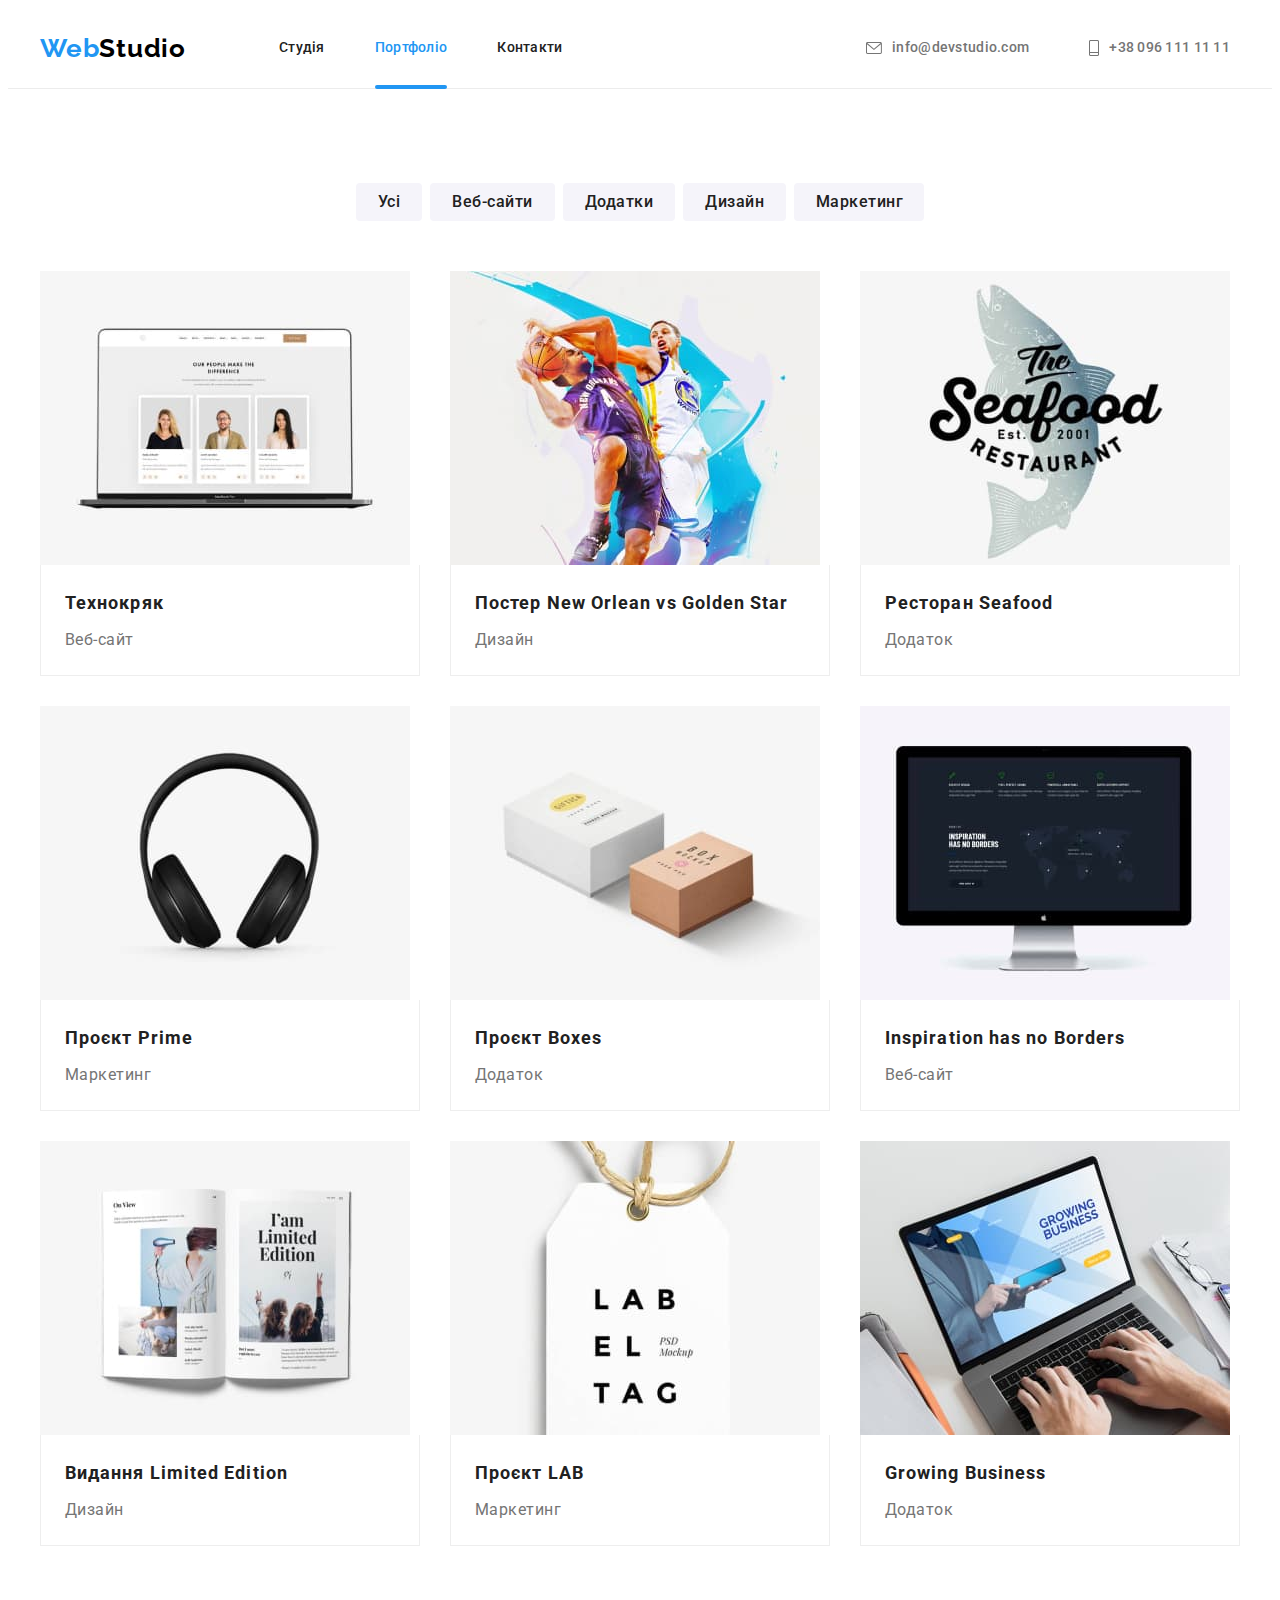
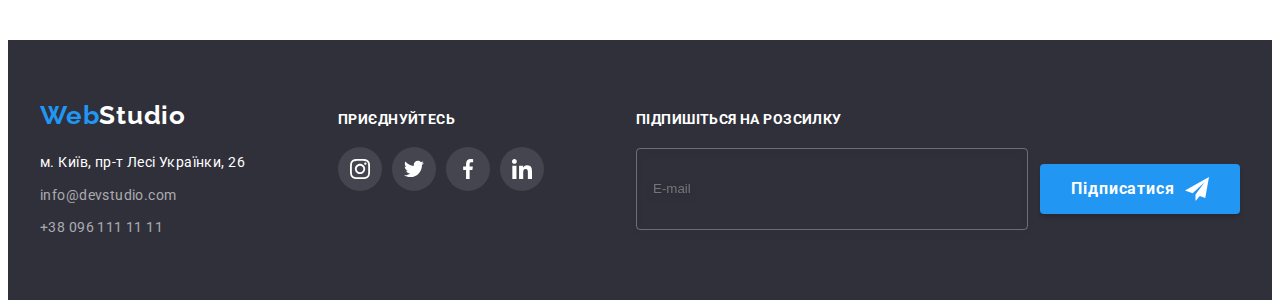
==== portfolio.html @ 8b3cde29 "hw8-1/2" ====
<!DOCTYPE html>
<html lang="en">
  <head>
    <meta charset="UTF-8" />
    <meta http-equiv="X-UA-Compatible" content="IE=edge" />
    <meta name="viewport" content="width=device-width, initial-scale=1.0" />
    <link rel="preconnect" href="https://fonts.googleapis.com" />
    <link rel="preconnect" href="https://fonts.gstatic.com" crossorigin />
    <link
      href="https://fonts.googleapis.com/css2?family=Raleway:wght@700&family=Roboto:wght@400;500;700;900&display=swap"
      rel="stylesheet"
    />
    <link
      rel="stylesheet"
      href="https://cdnjs.cloudflare.com/ajax/libs/modern-normalize/1.1.0/modern-normalize.min.css"
      integrity="sha512-wpPYUAdjBVSE4KJnH1VR1HeZfpl1ub8YT/NKx4PuQ5NmX2tKuGu6U/JRp5y+Y8XG2tV+wKQpNHVUX03MfMFn9Q=="
      crossorigin="anonymous"
      referrerpolicy="no-referrer"
    />
    <link rel="stylesheet" href="./css/main.min.css" />
    <title>Portfolio</title>
  </head>
  <body>
    <header class="header">
      <div class="container header-flex">
        <nav class="header-flex">
          <a href="./index.html" class="logo"
            ><span class="logo--color">Web</span>Studio</a
          >
          <ul class="list emphasis site-nav">
            <li class="site-nav__item">
              <a href="./index.html" class="site-nav__link">Студія</a>
            </li>
            <li class="site-nav__item">
              <a href="./portfolio.html" class="site-nav__link current"
                >Портфоліо</a
              >
            </li>
            <li class="site-nav__item">
              <a href="#" class="site-nav__link">Контакти</a>
            </li>
          </ul>
        </nav>
        <ul class="list emphasis contact">
          <li class="contact__item">
            <a href="mailto:info@devstudio.com" class="contact__link">
              <svg width="16" height="12" class="contact__icon">
                <use href="./images/icons.svg#icon-mail"></use>
              </svg>

              info@devstudio.com</a
            >
          </li>
          <li class="contact__item">
            <a href="tel:+380961111111" class="contact__link">
              <svg width="10" height="16" class="contact__icon">
                <use href="./images/icons.svg#icon-phone"></use>
              </svg>

              +38 096 111 11 11</a
            >
          </li>
        </ul>
      </div>
    </header>
    <main>
      <section class="section">
        <div class="container">
          <h1 class="visually-hidden">Портфоліо</h1>
          <!-- Filter buttons -->
          <ul class="list emphasis filter filter-flex">
            <li class="filter__item">
              <button type="button" class="filter__button">Усі</button>
            </li>
            <li class="filter__item">
              <button type="button" class="filter__button">Веб-сайти</button>
            </li>
            <li class="filter__item">
              <button type="button" class="filter__button">Додатки</button>
            </li>
            <li class="filter__item">
              <button type="button" class="filter__button">Дизайн</button>
            </li>
            <li class="filter__item">
              <button type="button" class="filter__button">Маркетинг</button>
            </li>
          </ul>
          <ul class="list emphasis portfolio-flex">
            <li class="portfolio-card">
              <a href="#" class="portfolio-card--shadow">
                <div class="portfolio-card--wrap">
                  <img
                    src="./images/portfolio/techno-kryak.jpg"
                    alt="Веб сайт Технокряк"
                    width="370"
                    height="294"
                  />

                  <p class="portfolio-card__text">
                    Ресурс пропонує комплексні пропозиції з різним рівнем
                    функціоналу та сервісів. Все це дозволить відвідувачу
                    отримати вичерпні відомості про компанію чи приватну особу.
                  </p>
                </div>
                <div class="portfolio-card--outline">
                  <h2 class="portfolio-card__name">Технокряк</h2>
                  <p class="portfolio-card__type">Веб-сайт</p>
                </div>
              </a>
            </li>
            <li class="portfolio-card">
              <a href="#" class="portfolio-card--shadow">
                <div class="portfolio-card--wrap">
                  <img
                    src="./images/portfolio/poster.jpg"
                    alt="Постер New Orlean vs Golden Star"
                    width="370"
                    height="294"
                  />
                  <p class="portfolio-card__text">
                    Ресурс пропонує комплексні пропозиції з різним рівнем
                    функціоналу та сервісів. Все це дозволить відвідувачу
                    отримати вичерпні відомості про компанію чи приватну особу.
                  </p>
                </div>
                <div class="portfolio-card--outline">
                  <h2 class="portfolio-card__name">
                    Постер New Orlean vs Golden Star
                  </h2>
                  <p class="portfolio-card__type">Дизайн</p>
                </div>
              </a>
            </li>
            <li class="portfolio-card">
              <a href="#" class="portfolio-card--shadow">
                <div class="portfolio-card--wrap">
                  <img
                    src="./images/portfolio/seafood.jpg"
                    alt="Ресторан Seafood"
                    width="370"
                    height="294"
                  />
                  <p class="portfolio-card__text">
                    Ресурс пропонує комплексні пропозиції з різним рівнем
                    функціоналу та сервісів. Все це дозволить відвідувачу
                    отримати вичерпні відомості про компанію чи приватну особу.
                  </p>
                </div>
                <div class="portfolio-card--outline">
                  <h2 class="portfolio-card__name">Ресторан Seafood</h2>
                  <p class="portfolio-card__type">Додаток</p>
                </div>
              </a>
            </li>
            <li class="portfolio-card">
              <a href="#" class="portfolio-card--shadow">
                <div class="portfolio-card--wrap">
                  <img
                    src="./images/portfolio/prime.jpg"
                    alt="Проєкт Prime"
                    width="370"
                    height="294"
                  />
                  <p class="portfolio-card__text">
                    Ресурс пропонує комплексні пропозиції з різним рівнем
                    функціоналу та сервісів. Все це дозволить відвідувачу
                    отримати вичерпні відомості про компанію чи приватну особу.
                  </p>
                </div>
                <div class="portfolio-card--outline">
                  <h2 class="portfolio-card__name">Проєкт Prime</h2>
                  <p class="portfolio-card__type">Маркетинг</p>
                </div>
              </a>
            </li>
            <li class="portfolio-card">
              <a href="#" class="portfolio-card--shadow">
                <div class="portfolio-card--wrap">
                  <img
                    src="./images/portfolio/boxes.jpg"
                    alt="Проєкт Boxes"
                    width="370"
                    height="294"
                  />
                  <p class="portfolio-card__text">
                    Ресурс пропонує комплексні пропозиції з різним рівнем
                    функціоналу та сервісів. Все це дозволить відвідувачу
                    отримати вичерпні відомості про компанію чи приватну особу.
                  </p>
                </div>
                <div class="portfolio-card--outline">
                  <h2 class="portfolio-card__name">Проєкт Boxes</h2>
                  <p class="portfolio-card__type">Додаток</p>
                </div>
              </a>
            </li>
            <li class="portfolio-card">
              <a href="#" class="portfolio-card--shadow">
                <div class="portfolio-card--wrap">
                  <img
                    src="./images/portfolio/inspiration.jpg"
                    alt="Inspiration has no Borders"
                    width="370"
                    height="294"
                  />
                  <p class="portfolio-card__text">
                    Ресурс пропонує комплексні пропозиції з різним рівнем
                    функціоналу та сервісів. Все це дозволить відвідувачу
                    отримати вичерпні відомості про компанію чи приватну особу.
                  </p>
                </div>
                <div class="portfolio-card--outline">
                  <h2 class="portfolio-card__name">
                    Inspiration has no Borders
                  </h2>
                  <p class="portfolio-card__type">Веб-сайт</p>
                </div>
              </a>
            </li>
            <li class="portfolio-card">
              <a href="#" class="portfolio-card--shadow">
                <div class="portfolio-card--wrap">
                  <img
                    src="./images/portfolio/limited.jpg"
                    alt="Видання Limited Edition"
                    width="370"
                    height="294"
                  />
                  <p class="portfolio-card__text">
                    Ресурс пропонує комплексні пропозиції з різним рівнем
                    функціоналу та сервісів. Все це дозволить відвідувачу
                    отримати вичерпні відомості про компанію чи приватну особу.
                  </p>
                </div>
                <div class="portfolio-card--outline">
                  <h2 class="portfolio-card__name">Видання Limited Edition</h2>
                  <p class="portfolio-card__type">Дизайн</p>
                </div>
              </a>
            </li>
            <li class="portfolio-card">
              <a href="#" class="portfolio-card--shadow">
                <div class="portfolio-card--wrap">
                  <img
                    src="./images/portfolio/lab.jpg"
                    alt="Проєкт LAB"
                    width="370"
                    height="294"
                  />
                  <p class="portfolio-card__text">
                    Ресурс пропонує комплексні пропозиції з різним рівнем
                    функціоналу та сервісів. Все це дозволить відвідувачу
                    отримати вичерпні відомості про компанію чи приватну особу.
                  </p>
                </div>
                <div class="portfolio-card--outline">
                  <h2 class="portfolio-card__name">Проєкт LAB</h2>
                  <p class="portfolio-card__type">Маркетинг</p>
                </div>
              </a>
            </li>
            <li class="portfolio-card">
              <a href="" class="portfolio-card--shadow">
                <div class="portfolio-card--wrap">
                  <img
                    src="./images/portfolio/growing.jpg"
                    alt="Growing Business"
                    width="370"
                    height="294"
                  />
                  <p class="portfolio-card__text">
                    Ресурс пропонує комплексні пропозиції з різним рівнем
                    функціоналу та сервісів. Все це дозволить відвідувачу
                    отримати вичерпні відомості про компанію чи приватну особу.
                  </p>
                </div>
                <div class="portfolio-card--outline">
                  <h2 class="portfolio-card__name">Growing Business</h2>
                  <p class="portfolio-card__type">Додаток</p>
                </div>
              </a>
            </li>
          </ul>
        </div>
      </section>
    </main>
    <footer class="footer-bg footer">
      <div class="container footer-flex">
        <div>
          <a href="./index.html" class="logo footer-logo"
            ><span class="logo--blue">Web</span
            ><span class="logo--white">Studio</span></a
          >
          <address>
            <ul class="list emphasis footer-contact">
              <li class="footer-contact__item">
                <a
                  href="https://goo.gl/maps/9FVGhHxH4ZzNUwWE9"
                  target="_blank"
                  rel="noopener noreferrer nofollow"
                  class="footer-contact__address"
                >
                  м. Київ, пр-т Лесі Українки, 26
                </a>
              </li>
              <li class="footer-contact__item">
                <a
                  href="mailto:info@devstudio.com"
                  class="footer-contact__contact"
                  >info@devstudio.com</a
                >
              </li>
              <li class="footer-contact__item">
                <a href="tel:+380961111111" class="footer-contact__contact"
                  >+38 096 111 11 11</a
                >
              </li>
            </ul>
          </address>
        </div>
        <div class="footer-soc">
          <h2 class="join-us">Приєднуйтесь</h2>
          <ul class="footer-soc-list list">
            <li class="footer-soc-list__item">
              <a href="#" class="footer-soc-list__link">
                <svg class="footer-soc-list__icon" width="20" height="20">
                  <use href="./images/icons.svg#icon-instagram"></use>
                </svg>
              </a>
            </li>
            <li class="footer-soc-list__item"">
              <a href="#" class="footer-soc-list__link">
                <svg class="footer-soc-list__icon" width="20" height="20">
                  <use href="./images/icons.svg#icon-twitter"></use>
                </svg>
              </a>
            </li>
            <li class="footer-soc-list__item"">
              <a href="#" class="footer-soc-list__link">
                <svg class="footer-soc-list__icon" width="20" height="20">
                  <use href="./images/icons.svg#icon-facebook"></use>
                </svg>
              </a>
            </li>
            <li class="footer-soc-list__item"">
              <a href="#" class="footer-soc-list__link">
                <svg class="footer-soc-list__icon" width="20" height="20">
                  <use href="./images/icons.svg#icon-linkedin"></use>
                </svg>
              </a>
            </li>
          </ul>
        </div>
        <div class="join">
          <p class="join-title">Підпишіться на розсилку</p>
          <form class="footer-join">
            <input
              type="email"
              placeholder="E-mail"
              class="footer-join__input"
              name="join-mail"
            />
            <button type="submit" class="footer-join__button">
              Підписатися
              <svg class="footer-join__icon" width="24" height="24">
                <use href="./images/icons.svg#icon-send"></use>
              </svg>
            </button>
          </form>
        </div>
      </div>
    </footer>
  </body>
</html>
---- css/main.min.css ----
p,h1,h2,h3,h4,h5,h6{margin:0}ul,ol{margin:0;padding-left:0}button{cursor:pointer}address{font-style:normal}img{display:block}.list{list-style:none;padding:0;margin:0}input{outline:rgba(0,0,0,0)}.emphasis a{text-decoration:none;font-style:normal}a:visited{text-decoration:none}textarea{resize:none}body{font-family:"Roboto",sans-serif;color:var(--text-color);background-color:var(--white-color)}.section{padding-top:94px;padding-bottom:94px}.section-wwd{padding-bottom:94px}:root{--text-color: #757575;--title-color: #000000;--btn-color: #2196f3;--link-op-color: rgba(255, 255, 255, 0.6);--white-color: #ffffff;--white-back-color: #f5f5f5;--name-color: #212121;--back-color: #2f303a;--btn-active: #188ce8;--team-bg: #f5f4fa;--customer-color: #afb1b8;--secondary-grey: #c4c4c4;--icon-grey: #afb1b8}.visually-hidden{position:absolute;width:1px;height:1px;margin:-1px;border:0;padding:0;white-space:nowrap;-webkit-clip-path:inset(100%);clip-path:inset(100%);clip:rect(0 0 0 0);overflow:hidden}.container{width:1200px;padding-left:15px;padding-right:15px;margin:0 auto}.title{text-align:center;margin-bottom:50px;font-weight:700;font-size:36px;line-height:1.16;letter-spacing:.03em;color:var(--name-color)}.backdrop{position:fixed;top:0;width:100%;height:100%;background-color:rgba(0,0,0,.2);transition:opacity 250ms cubic-bezier(0.4, 0, 0.2, 1),visibility 250ms cubic-bezier(0.4, 0, 0.2, 1)}.backdrop.backdrop.is-hidden .modal{transform:translate(-50%, -50%) scale(0)}.backdrop.is-hidden{opacity:1;visibility:hidden;pointer-events:none}.modal{width:528px;max-height:581px;background-color:var(--white-color);border-radius:4px;padding:40px;position:absolute;top:50%;left:50%;transform:translate(-50%, -50%) scale(1);transition:transform 250ms cubic-bezier(0.4, 0, 0.2, 1)}.modal__title{font-family:"Roboto";font-style:normal;font-weight:700;font-size:20px;line-height:1.15;text-align:center;letter-spacing:.03em;margin-bottom:12px;color:var(--name-color)}.modal--close{height:30px;width:30px;background-color:var(--white-color);border:1px solid rgba(0,0,0,.1);border-radius:50%;position:absolute;top:8px;right:8px;display:flex;justify-content:center;align-items:center;cursor:pointer;transition:fill 250ms cubic-bezier(0.4, 0, 0.2, 1)}.modal--close:hover,.modal--close:focus{fill:var(--btn-color)}.input-wrap{position:relative;margin-top:4px}.modal-form__input{padding-left:48px;padding-right:48px;width:100%;height:40px;border:1px solid rgba(33,33,33,.2);border-radius:4px;transition:border-color 250ms cubic-bezier(0.4, 0, 0.2, 1)}.modal-form__input:focus{border-color:var(--btn-color)}.modal-form__input:focus+.modal-form__icon{fill:var(--btn-color)}.modal-form__item{margin-bottom:10px}.modal-form__label{display:block;font-family:"Roboto";font-style:normal;font-weight:400;font-size:12px;line-height:1.16;color:var(--text-color)}.modal-form__comment{width:100%;height:120px;border:1px solid rgba(33,33,33,.2);border-radius:4px;margin-top:4px;outline:rgba(0,0,0,0);padding-top:12px;padding-bottom:12px;padding-left:16px;padding-right:16px;transition:border-color 250ms cubic-bezier(0.4, 0, 0.2, 1)}.modal-form__comment::-moz-placeholder{font-family:"Roboto";font-style:normal;font-weight:400;font-size:12px;line-height:1.14;letter-spacing:.01em;color:rgba(117,117,117,.5)}.modal-form__comment:-ms-input-placeholder{font-family:"Roboto";font-style:normal;font-weight:400;font-size:12px;line-height:1.14;letter-spacing:.01em;color:rgba(117,117,117,.5)}.modal-form__comment::placeholder{font-family:"Roboto";font-style:normal;font-weight:400;font-size:12px;line-height:1.14;letter-spacing:.01em;color:rgba(117,117,117,.5)}.modal-form__comment:focus{border-color:var(--btn-color)}.modal-form__icon{position:absolute;fill:var(--name-color);left:12px;top:50%;transform:translateY(-50%);transition:fill 250ms cubic-bezier(0.4, 0, 0.2, 1);transition:fill 250ms cubic-bezier(0.4, 0, 0.2, 1)}.modal-form__button{font-family:"Roboto";font-style:normal;font-weight:700;font-size:16px;line-height:1.88;margin:0 auto;margin-top:30px;letter-spacing:.06em;border:none;color:var(--white-color);width:200px;height:50px;background:var(--btn-color);box-shadow:0px 4px 4px rgba(0,0,0,.15);border-radius:4px;display:flex;align-items:center;justify-content:center;cursor:pointer;transition:background 250ms cubic-bezier(0.4, 0, 0.2, 1)}.modal-form__button:focus,.modal-form__button:hover{background:var(--btn-active)}.policy{font-family:"Roboto";font-style:normal;font-weight:400;font-size:14px;line-height:1.71;color:#757575;padding-left:7px}.policy__checkbox{position:absolute;width:1px;height:1px;margin:-1px;border:0;padding:0;white-space:nowrap;-webkit-clip-path:inset(100%);clip-path:inset(100%);clip:rect(0 0 0 0);overflow:hidden}.policy__checkbox:checked~.policy__checkbox-icon--check{display:inline-block}.policy__checkbox-icon{position:absolute;top:12px;left:12px}.policy__checkbox-icon--check{position:absolute;top:12px;left:12px;display:none}.policy a{color:var(--btn-color)}.checkbox-policy{position:relative;display:flex;justify-content:center;margin-top:20px}.header{border-bottom:1px solid #ececec}.header-flex{display:flex;justify-content:space-between;align-items:center}.logo{margin-right:93px;font-family:"Raleway";font-weight:700;font-size:26px;line-height:1.19;letter-spacing:.03em;color:var(--title-color);text-decoration:none}.logo--color{color:var(--btn-color)}.site-nav{display:flex}.site-nav__link{position:relative;font-weight:500;font-size:14px;line-height:1.14;letter-spacing:.02em;color:var(--name-color);transition:color 250ms cubic-bezier(0.4, 0, 0.2, 1)}.site-nav .site-nav__item:not(:last-child){margin-right:50px}.site-nav:hover{cursor:pointer}.site-nav__link{display:inline-block;padding-top:32px;padding-bottom:32px}.site-nav__link:hover,.site-nav__link:focus{color:var(--btn-color)}.contact{display:flex}.contact .contact__item+.contact__item{margin-left:50px}.contact__link{display:flex;align-items:center;padding-top:32px;padding-bottom:32px;font-weight:500;font-size:14px;line-height:1.14;letter-spacing:.02em;color:var(--text-color);transition:color 250ms cubic-bezier(0.4, 0, 0.2, 1)}.contact__link:hover,.contact__link:focus{color:var(--btn-color)}.contact__link:hover .contact__icon,.contact__link:focus .contact__icon{fill:currentColor}.contact .contact__item{display:flex;align-items:center;margin-right:10px}.contact__icon{fill:var(--text-color);margin-right:10px;transition:fill 250ms cubic-bezier(0.4, 0, 0.2, 1)}.current{color:var(--btn-color)}.current::after{content:"";position:absolute;bottom:-1px;left:0;width:100%;height:4px;background:var(--btn-color);border-radius:2px}.hero{padding-top:200px;padding-bottom:200px}.hero--background{margin:0 auto;text-align:center;max-width:1600px;background-color:var(--secondary-grey);background-image:linear-gradient(rgba(47, 48, 58, 0.4), rgba(47, 48, 58, 0.4)),url(../images/hero-bg.jpg);background-repeat:no-repeat;background-position:center;background-size:cover}.hero__title{margin:0 auto;margin-top:0px;margin-bottom:30px;max-width:696px;font-weight:900;font-size:44px;line-height:1.36;letter-spacing:.06em;text-transform:uppercase;text-align:center;color:var(--white-color)}.hero__button{padding-top:10px;padding-bottom:10px;padding-left:32px;padding-right:32px;border-radius:4px;background:#2196f3;border-style:hidden;font-family:"Roboto",sans-serif;font-weight:700;font-size:16px;line-height:1.875;letter-spacing:.06em;color:var(--white-color);cursor:pointer;background-color:var(--btn-color);transition:background-color 250ms cubic-bezier(0.4, 0, 0.2, 1);box-shadow:0px 4px 4px rgba(0,0,0,.15)}.hero__button:hover,.hero__button:focus{background-color:var(--btn-active)}.features{display:flex}.features .features__item{flex-basis:calc((100% - 90px)/4)}.features .features__item:not(:last-child){margin-right:30px}.features__title{margin-bottom:10px;font-weight:700;font-size:14px;line-height:1.14;letter-spacing:.03em;text-transform:uppercase;color:var(--name-color)}.features__text{font-size:14px;line-height:1.71;letter-spacing:.03em}.features__icon{content:"";height:120px;width:270px;border-radius:4px;background-position:center;background-color:var(--team-bg);margin-bottom:30px;background-repeat:no-repeat;display:flex;align-items:center;justify-content:center}.whatwedo{display:flex}.whatwedo .whatwedo__item:not(:last-child){margin-right:30px}.whatwedo__item{position:relative}.whatwedo__title{position:absolute;bottom:0;left:0;display:flex;justify-content:center;align-items:center;width:370px;height:70px;font-family:"Roboto";font-style:normal;font-weight:700;font-size:14px;line-height:1.14;text-align:center;text-transform:uppercase;color:var(--white-color);background:rgba(47,48,58,.8)}.member{background:#fff;box-shadow:0px 1px 3px rgba(0,0,0,.12),0px 1px 1px rgba(0,0,0,.14),0px 2px 1px rgba(0,0,0,.2);border-radius:0px 0px 4px 4px}.member__name{font-weight:500;font-size:16px;line-height:1.18;letter-spacing:.03em;color:var(--name-color)}.member__position{margin-bottom:16px;font-size:16px;line-height:1.18;letter-spacing:.03em}.member .member__name{margin-bottom:9px}.team-bg{padding-bottom:94px;background-color:var(--team-bg)}.employee-bg .member{background-color:var(--white-color)}.list-flex{display:flex}.list-flex .member{text-align:center}.list-flex .member:not(:last-child){margin-right:30px}.team-card{background:#fff;padding-top:30px;padding-bottom:30px;box-shadow:0px 1px 3px rgba(0,0,0,.12),0px 1px 1px rgba(0,0,0,.14),0px 2px 1px rgba(0,0,0,.2);border-radius:0px 0px 4px 4px}.soc-list{display:flex;justify-content:center;gap:10px}.soc-list__item{width:44px;height:44px}.soc-list__link{width:100%;height:100%;border-radius:50%;display:flex;align-items:center;justify-content:center;transition:background-color 250ms cubic-bezier(0.4, 0, 0.2, 1)}.soc-list__link:focus{background-color:var(--btn-color)}.soc-list__link:hover,.soc-list__link:focus .soc-list__icon{background-color:var(--btn-color);fill:var(--white-color)}.soc-list__link:hover .soc-list__icon{fill:var(--white-color)}.soc-list__icon{fill:var(--icon-grey);transition:fill 250ms cubic-bezier(0.4, 0, 0.2, 1)}.customer{display:flex;justify-content:space-between}.customer__icon{height:92px;width:170px;border:1px solid var(--customer-color);border-radius:4px;background-position:center;background-repeat:no-repeat;display:flex;align-items:center;justify-content:center;fill:var(--customer-color);transition:border-color 250ms cubic-bezier(0.4, 0, 0.2, 1),fill 250ms cubic-bezier(0.4, 0, 0.2, 1)}.customer__icon:hover,.customer__icon:focus{border-color:var(--btn-color);fill:var(--btn-color)}.logo--white{color:var(--white-color)}.logo--blue{color:var(--btn-color)}.footer{padding-top:60px;padding-bottom:60px}.footer-flex{display:flex;align-items:baseline}.footer-contact__address{font-size:14px;line-height:1.71;letter-spacing:.03em;color:var(--white-color);transition:color 250ms cubic-bezier(0.4, 0, 0.2, 1)}.footer-contact__address:hover,.footer-contact__address:focus{color:var(--btn-color)}.footer-contact__contact{font-size:14px;line-height:1.71;letter-spacing:.03em;color:var(--link-op-color);transition:color 250ms cubic-bezier(0.4, 0, 0.2, 1)}.footer-contact__contact:hover,.footer-contact__contact:focus{color:var(--btn-color)}.footer-bg{background-color:var(--back-color)}.footer-logo{display:inline-block;margin-right:0;margin-bottom:20px}.footer-contact .footer-contact__item+.footer-contact__item{margin-top:9px}.footer-soc{margin-left:93px}.footer-email-join{margin-left:auto}.footer-soc-list{display:flex;justify-content:center;gap:10px}.footer-soc-list__item{width:44px;height:44px}.footer-soc-list__link{width:100%;height:100%;border-radius:50%;display:flex;align-items:center;justify-content:center;background:rgba(255,255,255,.1);transition:background-color 250ms cubic-bezier(0.4, 0, 0.2, 1)}.footer-soc-list__link:hover,.footer-soc-list__link:focus{background-color:var(--btn-color)}.footer-soc-list__icon{fill:var(--white-color);transition:fill 250ms cubic-bezier(0.4, 0, 0.2, 1)}.footer-join{display:flex;align-items:center}.footer-join__input{width:358px;height:50px;background-color:rgba(0,0,0,0);border:1px solid rgba(255,255,255,.3);filter:drop-shadow(0px 4px 4px rgba(0, 0, 0, 0.15));border-radius:4px;color:var(--white-color);padding-top:15px;padding-bottom:15px;padding-left:16px;padding-right:16px;transition:border-color 250ms cubic-bezier(0.4, 0, 0.2, 1)}.footer-join__input:focus{border-color:var(--btn-color)}.footer-join__button{font-family:"Roboto";font-size:16px;line-height:1.88;font-weight:700;display:flex;justify-content:center;align-items:center;text-align:center;letter-spacing:.06em;border:none;margin-left:12px;color:var(--white-color);width:200px;height:50px;color:var(--white-color);background:var(--btn-color);box-shadow:0px 4px 4px rgba(0,0,0,.15);border-radius:4px;transition:background 250ms cubic-bezier(0.4, 0, 0.2, 1)}.footer-join__button:focus,.footer-join__button:hover{background:var(--btn-active)}.footer-join::-moz-placeholder{font-family:"Roboto";font-style:normal;font-weight:400;font-size:16px;line-height:1.25;display:flex;align-items:center;color:rgba(255,255,255,.6)}.footer-join:-ms-input-placeholder{font-family:"Roboto";font-style:normal;font-weight:400;font-size:16px;line-height:1.25;display:flex;align-items:center;color:rgba(255,255,255,.6)}.footer-join::placeholder{font-family:"Roboto";font-style:normal;font-weight:400;font-size:16px;line-height:1.25;display:flex;align-items:center;color:rgba(255,255,255,.6)}.footer-join__icon{margin-left:10px;fill:var(--white-color)}.join{margin-left:auto}.join-us{font-size:14px;line-height:1.142;letter-spacing:.03em;text-transform:uppercase;color:#fff;margin-bottom:20px}.join-title{font-family:"Roboto";font-style:normal;font-size:14px;font-weight:700;line-height:1.14;letter-spacing:.03em;text-transform:uppercase;margin-bottom:20px;color:var(--white-color)}.filter__button{padding-top:6px;padding-bottom:6px;padding-left:22px;padding-right:22px;max-width:130px;border-style:hidden;border-radius:4px;font-family:"Roboto",sans-serif;font-weight:500;font-size:16px;line-height:1.62;letter-spacing:.03em;color:var(--name-color);cursor:pointer;background-color:var(--team-bg);transition:color 250ms cubic-bezier(0.4, 0, 0.2, 1),background-color 250ms cubic-bezier(0.4, 0, 0.2, 1),box-shadow 250ms cubic-bezier(0.4, 0, 0.2, 1)}.filter__button:hover,.filter__button:focus{color:var(--white-color);background-color:var(--btn-color);box-shadow:0px 3px 1px rgba(0,0,0,.1),0px 1px 2px rgba(0,0,0,.08),0px 2px 2px rgba(0,0,0,.12)}.filter-flex{margin-bottom:50px;display:flex;justify-content:center}.filter-flex .filter__item+.filter__item{margin-left:8px}.portfolio-card{width:calc((100% - 60px)/3);margin-right:30px;margin-bottom:30px}.portfolio-card__name{margin-bottom:4px;font-weight:700;font-size:18px;line-height:2;letter-spacing:.06em;color:var(--name-color)}.portfolio-card__type{font-size:16px;line-height:1.87;letter-spacing:.03em;color:var(--text-color)}.portfolio-card--shadow{display:block;transition:box-shadow 250ms cubic-bezier(0.4, 0, 0.2, 1)}.portfolio-card--shadow:hover,.portfolio-card--shadow:focus{box-shadow:0px 1px 1px rgba(0,0,0,.12),0px 4px 4px rgba(0,0,0,.06),1px 4px 6px rgba(0,0,0,.16)}.portfolio-card--outline{border-left:1px solid #eee;border-right:1px solid #eee;border-bottom:1px solid #eee;padding-left:24px;padding-bottom:20px;padding-top:20px;padding-right:24px}.portfolio-card:nth-child(3n){margin-right:0}.portfolio-card:nth-last-child(-n+3){margin-bottom:0}.portfolio-card--wrap{position:relative;overflow:hidden}.portfolio-card__text{position:absolute;top:0;padding-left:24px;padding-right:24px;padding-top:63px;padding-bottom:63px;font-weight:400;font-size:18px;line-height:1.56;color:var(--white-color);background-color:rgba(33,150,243,.9);height:100%;transform:translateY(100%);transition:transform 250ms cubic-bezier(0.4, 0, 0.2, 1)}.portfolio-card:hover .portfolio-card__text{transform:translateY(0)}.portfolio-flex{display:flex;flex-wrap:wrap;justify-content:space-between}/*# sourceMappingURL=main.min.css.map */
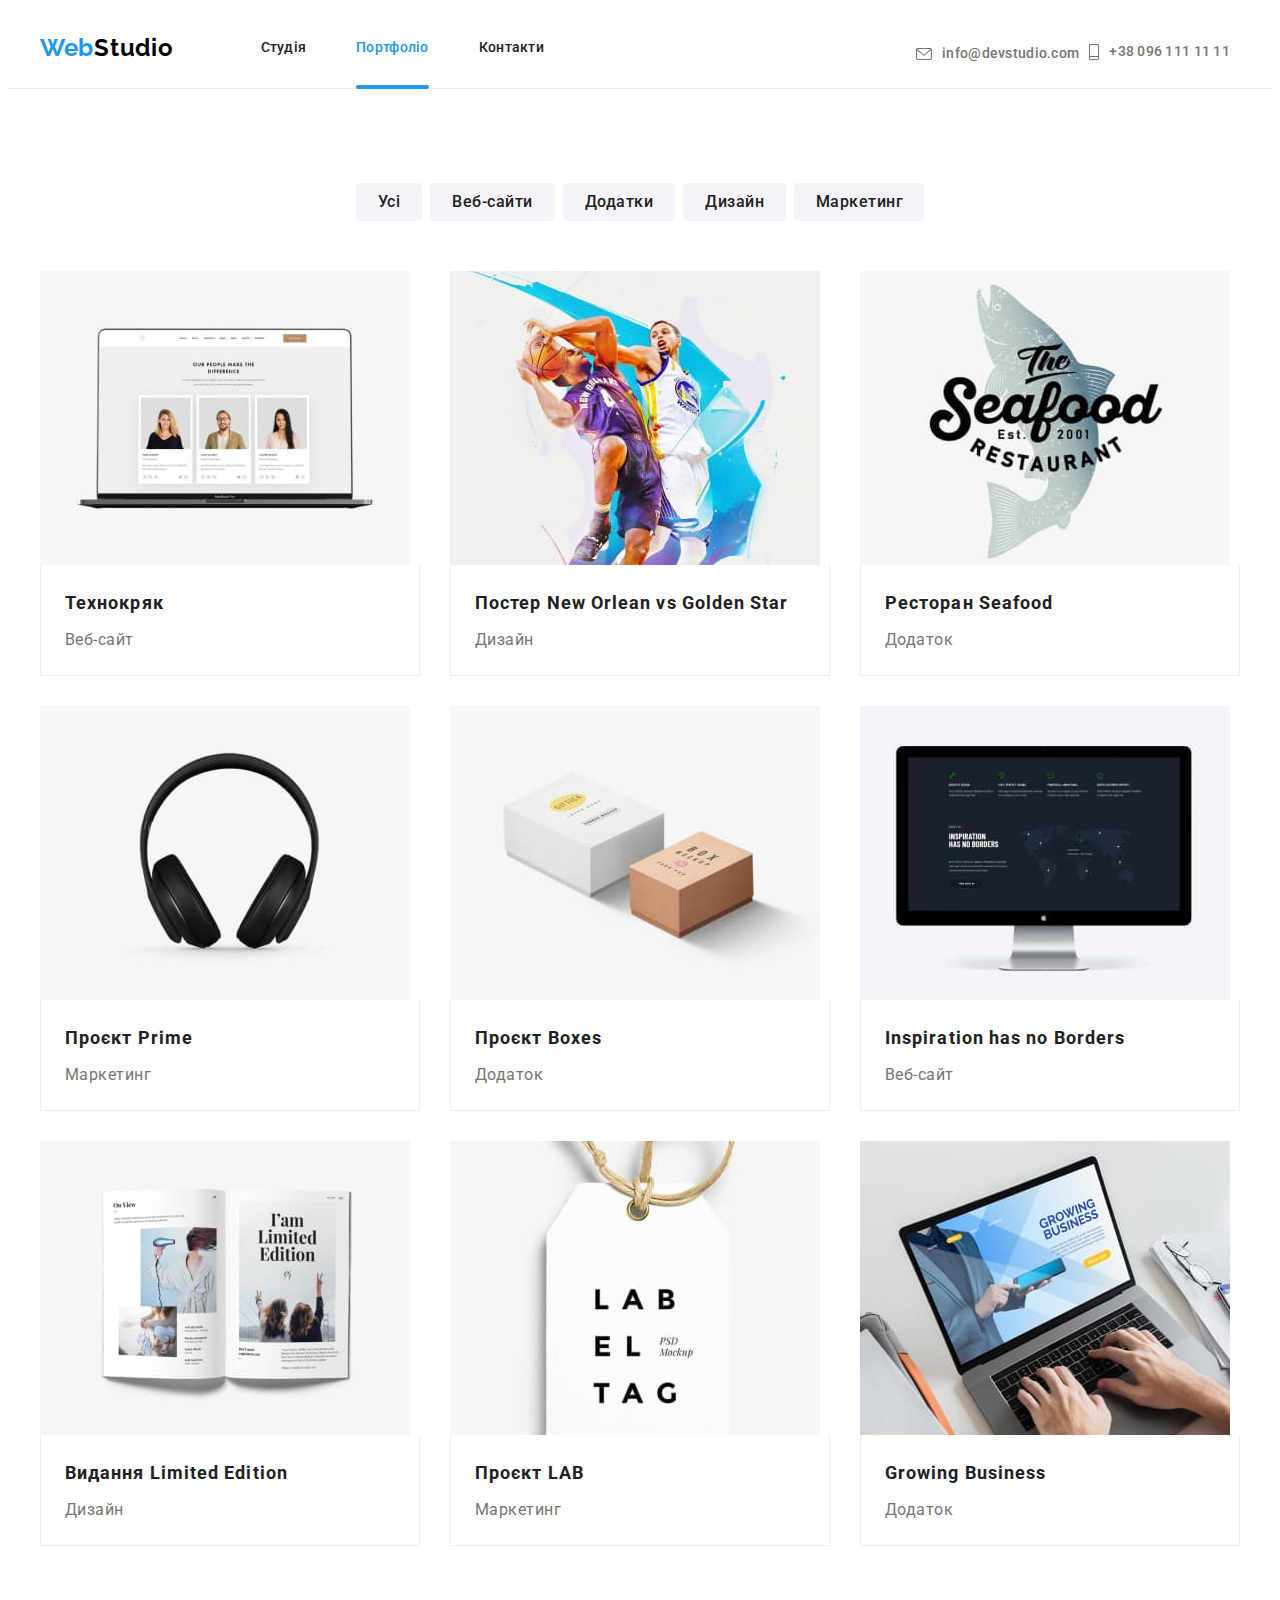
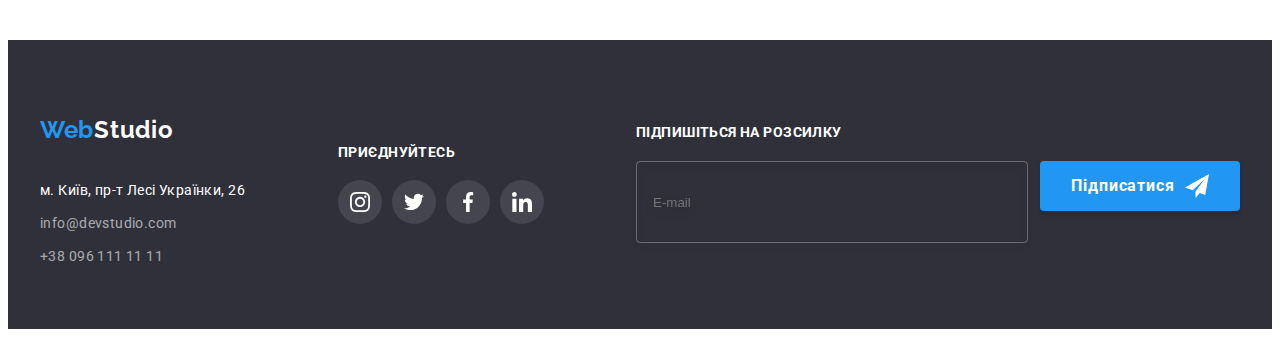
==== commit 5f8487d2: "hw8 rdy" ====
--- a/portfolio.html
+++ b/portfolio.html
@@ -32,9 +32,7 @@
               <a href="./index.html" class="site-nav__link">Студія</a>
             </li>
             <li class="site-nav__item">
-              <a href="./portfolio.html" class="site-nav__link current"
-                >Портфоліо</a
-              >
+              <a href="./portfolio.html" class="site-nav__link current">Портфоліо</a>
             </li>
             <li class="site-nav__item">
               <a href="#" class="site-nav__link">Контакти</a>
@@ -61,6 +59,53 @@
             >
           </li>
         </ul>
+        <button type="button" class="header__menu-button" data-menu-open><div class="header__menu-icon">
+          <svg width="40" height="40">
+            <use href="./images/icons.svg#icon-menu"></use>
+          </svg>
+        </div></button>
+      </div>
+      <div class="mobile-menu is-hidden" data-menu>
+        <div class="container"><ul class="list emphasis mobile-nav">
+          <li class="mobile-nav__item">
+            <a href="./index.html" class="mobile-nav__link">Студія</a>
+          </li>
+          <li class="mobile-nav__item">
+            <a href="./portfolio.html" class="mobile-nav__link current">Портфоліо</a>
+          </li>
+          <li class="mobile-nav__item">
+            <a href="#" class="mobile-nav__link">Контакти</a>
+          </li>
+        </ul>
+        <ul class="list emphasis mobile-contact">
+          <li class="mobile-contact__item">
+            <a href="tel:+380961111111" class="mobile-contact__phone">
+              
+
+              +38 096 111 11 11</a
+            >
+          </li>
+          <li class="mobile-contact__item">
+            <a href="mailto:info@devstudio.com" class="mobile-contact__mail">
+              
+
+              info@devstudio.com</a
+            >
+          </li>
+          
+        </ul>
+        <ul class="mobile-menu-soc list emphasis">
+          <li class="mobile-menu-soc__link"><a href="">Instagram</a></li>
+          <li class="mobile-menu-soc__link"><a href="">Twitter</a></li>
+          <li class="mobile-menu-soc__link"><a href="">Facebook</a></li>
+          <li class="mobile-menu-soc__link"><a href="">LinkedIn</a></li>
+        </ul>
+        <button type="button" class="header__menu-close" data-menu-close><div class="header__menu-icon">
+          <svg width="40" height="40">
+            <use href="./images/icons.svg#icon-menu-close"></use>
+          </svg>
+        </div></button>
+      </div>
       </div>
     </header>
     <main>
--- a/css/main.min.css
+++ b/css/main.min.css
@@ -1 +1 @@
-p,h1,h2,h3,h4,h5,h6{margin:0}ul,ol{margin:0;padding-left:0}button{cursor:pointer}address{font-style:normal}img{display:block}.list{list-style:none;padding:0;margin:0}input{outline:rgba(0,0,0,0)}.emphasis a{text-decoration:none;font-style:normal}a:visited{text-decoration:none}textarea{resize:none}body{font-family:"Roboto",sans-serif;color:var(--text-color);background-color:var(--white-color)}.section{padding-top:94px;padding-bottom:94px}.section-wwd{padding-bottom:94px}:root{--text-color: #757575;--title-color: #000000;--btn-color: #2196f3;--link-op-color: rgba(255, 255, 255, 0.6);--white-color: #ffffff;--white-back-color: #f5f5f5;--name-color: #212121;--back-color: #2f303a;--btn-active: #188ce8;--team-bg: #f5f4fa;--customer-color: #afb1b8;--secondary-grey: #c4c4c4;--icon-grey: #afb1b8}.visually-hidden{position:absolute;width:1px;height:1px;margin:-1px;border:0;padding:0;white-space:nowrap;-webkit-clip-path:inset(100%);clip-path:inset(100%);clip:rect(0 0 0 0);overflow:hidden}.container{width:1200px;padding-left:15px;padding-right:15px;margin:0 auto}.title{text-align:center;margin-bottom:50px;font-weight:700;font-size:36px;line-height:1.16;letter-spacing:.03em;color:var(--name-color)}.backdrop{position:fixed;top:0;width:100%;height:100%;background-color:rgba(0,0,0,.2);transition:opacity 250ms cubic-bezier(0.4, 0, 0.2, 1),visibility 250ms cubic-bezier(0.4, 0, 0.2, 1)}.backdrop.backdrop.is-hidden .modal{transform:translate(-50%, -50%) scale(0)}.backdrop.is-hidden{opacity:1;visibility:hidden;pointer-events:none}.modal{width:528px;max-height:581px;background-color:var(--white-color);border-radius:4px;padding:40px;position:absolute;top:50%;left:50%;transform:translate(-50%, -50%) scale(1);transition:transform 250ms cubic-bezier(0.4, 0, 0.2, 1)}.modal__title{font-family:"Roboto";font-style:normal;font-weight:700;font-size:20px;line-height:1.15;text-align:center;letter-spacing:.03em;margin-bottom:12px;color:var(--name-color)}.modal--close{height:30px;width:30px;background-color:var(--white-color);border:1px solid rgba(0,0,0,.1);border-radius:50%;position:absolute;top:8px;right:8px;display:flex;justify-content:center;align-items:center;cursor:pointer;transition:fill 250ms cubic-bezier(0.4, 0, 0.2, 1)}.modal--close:hover,.modal--close:focus{fill:var(--btn-color)}.input-wrap{position:relative;margin-top:4px}.modal-form__input{padding-left:48px;padding-right:48px;width:100%;height:40px;border:1px solid rgba(33,33,33,.2);border-radius:4px;transition:border-color 250ms cubic-bezier(0.4, 0, 0.2, 1)}.modal-form__input:focus{border-color:var(--btn-color)}.modal-form__input:focus+.modal-form__icon{fill:var(--btn-color)}.modal-form__item{margin-bottom:10px}.modal-form__label{display:block;font-family:"Roboto";font-style:normal;font-weight:400;font-size:12px;line-height:1.16;color:var(--text-color)}.modal-form__comment{width:100%;height:120px;border:1px solid rgba(33,33,33,.2);border-radius:4px;margin-top:4px;outline:rgba(0,0,0,0);padding-top:12px;padding-bottom:12px;padding-left:16px;padding-right:16px;transition:border-color 250ms cubic-bezier(0.4, 0, 0.2, 1)}.modal-form__comment::-moz-placeholder{font-family:"Roboto";font-style:normal;font-weight:400;font-size:12px;line-height:1.14;letter-spacing:.01em;color:rgba(117,117,117,.5)}.modal-form__comment:-ms-input-placeholder{font-family:"Roboto";font-style:normal;font-weight:400;font-size:12px;line-height:1.14;letter-spacing:.01em;color:rgba(117,117,117,.5)}.modal-form__comment::placeholder{font-family:"Roboto";font-style:normal;font-weight:400;font-size:12px;line-height:1.14;letter-spacing:.01em;color:rgba(117,117,117,.5)}.modal-form__comment:focus{border-color:var(--btn-color)}.modal-form__icon{position:absolute;fill:var(--name-color);left:12px;top:50%;transform:translateY(-50%);transition:fill 250ms cubic-bezier(0.4, 0, 0.2, 1);transition:fill 250ms cubic-bezier(0.4, 0, 0.2, 1)}.modal-form__button{font-family:"Roboto";font-style:normal;font-weight:700;font-size:16px;line-height:1.88;margin:0 auto;margin-top:30px;letter-spacing:.06em;border:none;color:var(--white-color);width:200px;height:50px;background:var(--btn-color);box-shadow:0px 4px 4px rgba(0,0,0,.15);border-radius:4px;display:flex;align-items:center;justify-content:center;cursor:pointer;transition:background 250ms cubic-bezier(0.4, 0, 0.2, 1)}.modal-form__button:focus,.modal-form__button:hover{background:var(--btn-active)}.policy{font-family:"Roboto";font-style:normal;font-weight:400;font-size:14px;line-height:1.71;color:#757575;padding-left:7px}.policy__checkbox{position:absolute;width:1px;height:1px;margin:-1px;border:0;padding:0;white-space:nowrap;-webkit-clip-path:inset(100%);clip-path:inset(100%);clip:rect(0 0 0 0);overflow:hidden}.policy__checkbox:checked~.policy__checkbox-icon--check{display:inline-block}.policy__checkbox-icon{position:absolute;top:12px;left:12px}.policy__checkbox-icon--check{position:absolute;top:12px;left:12px;display:none}.policy a{color:var(--btn-color)}.checkbox-policy{position:relative;display:flex;justify-content:center;margin-top:20px}.header{border-bottom:1px solid #ececec}.header-flex{display:flex;justify-content:space-between;align-items:center}.logo{margin-right:93px;font-family:"Raleway";font-weight:700;font-size:26px;line-height:1.19;letter-spacing:.03em;color:var(--title-color);text-decoration:none}.logo--color{color:var(--btn-color)}.site-nav{display:flex}.site-nav__link{position:relative;font-weight:500;font-size:14px;line-height:1.14;letter-spacing:.02em;color:var(--name-color);transition:color 250ms cubic-bezier(0.4, 0, 0.2, 1)}.site-nav .site-nav__item:not(:last-child){margin-right:50px}.site-nav:hover{cursor:pointer}.site-nav__link{display:inline-block;padding-top:32px;padding-bottom:32px}.site-nav__link:hover,.site-nav__link:focus{color:var(--btn-color)}.contact{display:flex}.contact .contact__item+.contact__item{margin-left:50px}.contact__link{display:flex;align-items:center;padding-top:32px;padding-bottom:32px;font-weight:500;font-size:14px;line-height:1.14;letter-spacing:.02em;color:var(--text-color);transition:color 250ms cubic-bezier(0.4, 0, 0.2, 1)}.contact__link:hover,.contact__link:focus{color:var(--btn-color)}.contact__link:hover .contact__icon,.contact__link:focus .contact__icon{fill:currentColor}.contact .contact__item{display:flex;align-items:center;margin-right:10px}.contact__icon{fill:var(--text-color);margin-right:10px;transition:fill 250ms cubic-bezier(0.4, 0, 0.2, 1)}.current{color:var(--btn-color)}.current::after{content:"";position:absolute;bottom:-1px;left:0;width:100%;height:4px;background:var(--btn-color);border-radius:2px}.hero{padding-top:200px;padding-bottom:200px}.hero--background{margin:0 auto;text-align:center;max-width:1600px;background-color:var(--secondary-grey);background-image:linear-gradient(rgba(47, 48, 58, 0.4), rgba(47, 48, 58, 0.4)),url(../images/hero-bg.jpg);background-repeat:no-repeat;background-position:center;background-size:cover}.hero__title{margin:0 auto;margin-top:0px;margin-bottom:30px;max-width:696px;font-weight:900;font-size:44px;line-height:1.36;letter-spacing:.06em;text-transform:uppercase;text-align:center;color:var(--white-color)}.hero__button{padding-top:10px;padding-bottom:10px;padding-left:32px;padding-right:32px;border-radius:4px;background:#2196f3;border-style:hidden;font-family:"Roboto",sans-serif;font-weight:700;font-size:16px;line-height:1.875;letter-spacing:.06em;color:var(--white-color);cursor:pointer;background-color:var(--btn-color);transition:background-color 250ms cubic-bezier(0.4, 0, 0.2, 1);box-shadow:0px 4px 4px rgba(0,0,0,.15)}.hero__button:hover,.hero__button:focus{background-color:var(--btn-active)}.features{display:flex}.features .features__item{flex-basis:calc((100% - 90px)/4)}.features .features__item:not(:last-child){margin-right:30px}.features__title{margin-bottom:10px;font-weight:700;font-size:14px;line-height:1.14;letter-spacing:.03em;text-transform:uppercase;color:var(--name-color)}.features__text{font-size:14px;line-height:1.71;letter-spacing:.03em}.features__icon{content:"";height:120px;width:270px;border-radius:4px;background-position:center;background-color:var(--team-bg);margin-bottom:30px;background-repeat:no-repeat;display:flex;align-items:center;justify-content:center}.whatwedo{display:flex}.whatwedo .whatwedo__item:not(:last-child){margin-right:30px}.whatwedo__item{position:relative}.whatwedo__title{position:absolute;bottom:0;left:0;display:flex;justify-content:center;align-items:center;width:370px;height:70px;font-family:"Roboto";font-style:normal;font-weight:700;font-size:14px;line-height:1.14;text-align:center;text-transform:uppercase;color:var(--white-color);background:rgba(47,48,58,.8)}.member{background:#fff;box-shadow:0px 1px 3px rgba(0,0,0,.12),0px 1px 1px rgba(0,0,0,.14),0px 2px 1px rgba(0,0,0,.2);border-radius:0px 0px 4px 4px}.member__name{font-weight:500;font-size:16px;line-height:1.18;letter-spacing:.03em;color:var(--name-color)}.member__position{margin-bottom:16px;font-size:16px;line-height:1.18;letter-spacing:.03em}.member .member__name{margin-bottom:9px}.team-bg{padding-bottom:94px;background-color:var(--team-bg)}.employee-bg .member{background-color:var(--white-color)}.list-flex{display:flex}.list-flex .member{text-align:center}.list-flex .member:not(:last-child){margin-right:30px}.team-card{background:#fff;padding-top:30px;padding-bottom:30px;box-shadow:0px 1px 3px rgba(0,0,0,.12),0px 1px 1px rgba(0,0,0,.14),0px 2px 1px rgba(0,0,0,.2);border-radius:0px 0px 4px 4px}.soc-list{display:flex;justify-content:center;gap:10px}.soc-list__item{width:44px;height:44px}.soc-list__link{width:100%;height:100%;border-radius:50%;display:flex;align-items:center;justify-content:center;transition:background-color 250ms cubic-bezier(0.4, 0, 0.2, 1)}.soc-list__link:focus{background-color:var(--btn-color)}.soc-list__link:hover,.soc-list__link:focus .soc-list__icon{background-color:var(--btn-color);fill:var(--white-color)}.soc-list__link:hover .soc-list__icon{fill:var(--white-color)}.soc-list__icon{fill:var(--icon-grey);transition:fill 250ms cubic-bezier(0.4, 0, 0.2, 1)}.customer{display:flex;justify-content:space-between}.customer__icon{height:92px;width:170px;border:1px solid var(--customer-color);border-radius:4px;background-position:center;background-repeat:no-repeat;display:flex;align-items:center;justify-content:center;fill:var(--customer-color);transition:border-color 250ms cubic-bezier(0.4, 0, 0.2, 1),fill 250ms cubic-bezier(0.4, 0, 0.2, 1)}.customer__icon:hover,.customer__icon:focus{border-color:var(--btn-color);fill:var(--btn-color)}.logo--white{color:var(--white-color)}.logo--blue{color:var(--btn-color)}.footer{padding-top:60px;padding-bottom:60px}.footer-flex{display:flex;align-items:baseline}.footer-contact__address{font-size:14px;line-height:1.71;letter-spacing:.03em;color:var(--white-color);transition:color 250ms cubic-bezier(0.4, 0, 0.2, 1)}.footer-contact__address:hover,.footer-contact__address:focus{color:var(--btn-color)}.footer-contact__contact{font-size:14px;line-height:1.71;letter-spacing:.03em;color:var(--link-op-color);transition:color 250ms cubic-bezier(0.4, 0, 0.2, 1)}.footer-contact__contact:hover,.footer-contact__contact:focus{color:var(--btn-color)}.footer-bg{background-color:var(--back-color)}.footer-logo{display:inline-block;margin-right:0;margin-bottom:20px}.footer-contact .footer-contact__item+.footer-contact__item{margin-top:9px}.footer-soc{margin-left:93px}.footer-email-join{margin-left:auto}.footer-soc-list{display:flex;justify-content:center;gap:10px}.footer-soc-list__item{width:44px;height:44px}.footer-soc-list__link{width:100%;height:100%;border-radius:50%;display:flex;align-items:center;justify-content:center;background:rgba(255,255,255,.1);transition:background-color 250ms cubic-bezier(0.4, 0, 0.2, 1)}.footer-soc-list__link:hover,.footer-soc-list__link:focus{background-color:var(--btn-color)}.footer-soc-list__icon{fill:var(--white-color);transition:fill 250ms cubic-bezier(0.4, 0, 0.2, 1)}.footer-join{display:flex;align-items:center}.footer-join__input{width:358px;height:50px;background-color:rgba(0,0,0,0);border:1px solid rgba(255,255,255,.3);filter:drop-shadow(0px 4px 4px rgba(0, 0, 0, 0.15));border-radius:4px;color:var(--white-color);padding-top:15px;padding-bottom:15px;padding-left:16px;padding-right:16px;transition:border-color 250ms cubic-bezier(0.4, 0, 0.2, 1)}.footer-join__input:focus{border-color:var(--btn-color)}.footer-join__button{font-family:"Roboto";font-size:16px;line-height:1.88;font-weight:700;display:flex;justify-content:center;align-items:center;text-align:center;letter-spacing:.06em;border:none;margin-left:12px;color:var(--white-color);width:200px;height:50px;color:var(--white-color);background:var(--btn-color);box-shadow:0px 4px 4px rgba(0,0,0,.15);border-radius:4px;transition:background 250ms cubic-bezier(0.4, 0, 0.2, 1)}.footer-join__button:focus,.footer-join__button:hover{background:var(--btn-active)}.footer-join::-moz-placeholder{font-family:"Roboto";font-style:normal;font-weight:400;font-size:16px;line-height:1.25;display:flex;align-items:center;color:rgba(255,255,255,.6)}.footer-join:-ms-input-placeholder{font-family:"Roboto";font-style:normal;font-weight:400;font-size:16px;line-height:1.25;display:flex;align-items:center;color:rgba(255,255,255,.6)}.footer-join::placeholder{font-family:"Roboto";font-style:normal;font-weight:400;font-size:16px;line-height:1.25;display:flex;align-items:center;color:rgba(255,255,255,.6)}.footer-join__icon{margin-left:10px;fill:var(--white-color)}.join{margin-left:auto}.join-us{font-size:14px;line-height:1.142;letter-spacing:.03em;text-transform:uppercase;color:#fff;margin-bottom:20px}.join-title{font-family:"Roboto";font-style:normal;font-size:14px;font-weight:700;line-height:1.14;letter-spacing:.03em;text-transform:uppercase;margin-bottom:20px;color:var(--white-color)}.filter__button{padding-top:6px;padding-bottom:6px;padding-left:22px;padding-right:22px;max-width:130px;border-style:hidden;border-radius:4px;font-family:"Roboto",sans-serif;font-weight:500;font-size:16px;line-height:1.62;letter-spacing:.03em;color:var(--name-color);cursor:pointer;background-color:var(--team-bg);transition:color 250ms cubic-bezier(0.4, 0, 0.2, 1),background-color 250ms cubic-bezier(0.4, 0, 0.2, 1),box-shadow 250ms cubic-bezier(0.4, 0, 0.2, 1)}.filter__button:hover,.filter__button:focus{color:var(--white-color);background-color:var(--btn-color);box-shadow:0px 3px 1px rgba(0,0,0,.1),0px 1px 2px rgba(0,0,0,.08),0px 2px 2px rgba(0,0,0,.12)}.filter-flex{margin-bottom:50px;display:flex;justify-content:center}.filter-flex .filter__item+.filter__item{margin-left:8px}.portfolio-card{width:calc((100% - 60px)/3);margin-right:30px;margin-bottom:30px}.portfolio-card__name{margin-bottom:4px;font-weight:700;font-size:18px;line-height:2;letter-spacing:.06em;color:var(--name-color)}.portfolio-card__type{font-size:16px;line-height:1.87;letter-spacing:.03em;color:var(--text-color)}.portfolio-card--shadow{display:block;transition:box-shadow 250ms cubic-bezier(0.4, 0, 0.2, 1)}.portfolio-card--shadow:hover,.portfolio-card--shadow:focus{box-shadow:0px 1px 1px rgba(0,0,0,.12),0px 4px 4px rgba(0,0,0,.06),1px 4px 6px rgba(0,0,0,.16)}.portfolio-card--outline{border-left:1px solid #eee;border-right:1px solid #eee;border-bottom:1px solid #eee;padding-left:24px;padding-bottom:20px;padding-top:20px;padding-right:24px}.portfolio-card:nth-child(3n){margin-right:0}.portfolio-card:nth-last-child(-n+3){margin-bottom:0}.portfolio-card--wrap{position:relative;overflow:hidden}.portfolio-card__text{position:absolute;top:0;padding-left:24px;padding-right:24px;padding-top:63px;padding-bottom:63px;font-weight:400;font-size:18px;line-height:1.56;color:var(--white-color);background-color:rgba(33,150,243,.9);height:100%;transform:translateY(100%);transition:transform 250ms cubic-bezier(0.4, 0, 0.2, 1)}.portfolio-card:hover .portfolio-card__text{transform:translateY(0)}.portfolio-flex{display:flex;flex-wrap:wrap;justify-content:space-between}/*# sourceMappingURL=main.min.css.map */+p,h1,h2,h3,h4,h5,h6{margin:0}ul,ol{margin:0;padding-left:0}button{cursor:pointer}address{font-style:normal}img{display:block}.list{list-style:none;padding:0;margin:0}input{outline:rgba(0,0,0,0)}.emphasis a{text-decoration:none;font-style:normal}a:visited{text-decoration:none}textarea{resize:none}body{font-family:"Roboto",sans-serif;color:var(--text-color);background-color:var(--white-color)}.section{padding-bottom:60px}.is-hidden{opacity:1;visibility:hidden;pointer-events:none}@media screen and (min-width: 1200px){.section{padding-bottom:94px;padding-top:94px}}:root{--text-color: #757575;--title-color: #000000;--btn-color: #2196f3;--link-op-color: rgba(255, 255, 255, 0.6);--white-color: #ffffff;--white-back-color: #f5f5f5;--name-color: #212121;--back-color: #2f303a;--btn-active: #188ce8;--team-bg: #f5f4fa;--customer-color: #afb1b8;--secondary-grey: #c4c4c4;--icon-grey: #afb1b8}.visually-hidden{position:absolute;width:1px;height:1px;margin:-1px;border:0;padding:0;white-space:nowrap;-webkit-clip-path:inset(100%);clip-path:inset(100%);clip:rect(0 0 0 0);overflow:hidden}.container{width:480px;padding-left:15px;padding-right:15px;margin:0 auto}@media screen and (min-width: 768px){.container{width:768px}}@media screen and (min-width: 768px)and (min-width: 1200px){.container{width:1200px}}.title{text-align:center;margin-bottom:50px;font-weight:700;font-size:36px;line-height:1.16;letter-spacing:.03em;color:var(--name-color)}.backdrop{position:fixed;top:0;width:100%;height:100%;background-color:rgba(0,0,0,.2);transition:opacity 250ms cubic-bezier(0.4, 0, 0.2, 1),visibility 250ms cubic-bezier(0.4, 0, 0.2, 1)}.backdrop.backdrop.is-hidden .modal{transform:translate(-50%, -50%) scale(0)}.modal{width:450px;max-height:609px;background-color:var(--white-color);border-radius:4px;padding:40px;position:absolute;top:50%;left:50%;transform:translate(-50%, -50%) scale(1);transition:transform 250ms cubic-bezier(0.4, 0, 0.2, 1)}.modal__title{font-family:"Roboto";font-style:normal;font-weight:700;font-size:20px;line-height:1.15;text-align:center;letter-spacing:.03em;margin-bottom:12px;color:var(--name-color)}.modal--close{height:30px;width:30px;background-color:var(--white-color);border:1px solid rgba(0,0,0,.1);border-radius:50%;position:absolute;top:8px;right:8px;display:flex;justify-content:center;align-items:center;cursor:pointer;transition:fill 250ms cubic-bezier(0.4, 0, 0.2, 1)}.modal--close:hover,.modal--close:focus{fill:var(--btn-color)}.input-wrap{position:relative;margin-top:4px}.modal-form__input{padding-left:48px;padding-right:48px;width:100%;height:40px;border:1px solid rgba(33,33,33,.2);border-radius:4px;transition:border-color 250ms cubic-bezier(0.4, 0, 0.2, 1)}.modal-form__input:focus{border-color:var(--btn-color)}.modal-form__input:focus+.modal-form__icon{fill:var(--btn-color)}.modal-form__item{margin-bottom:10px}.modal-form__label{display:block;font-family:"Roboto";font-style:normal;font-weight:400;font-size:12px;line-height:1.16;color:var(--text-color)}.modal-form__comment{width:100%;height:120px;border:1px solid rgba(33,33,33,.2);border-radius:4px;margin-top:4px;outline:rgba(0,0,0,0);padding-top:12px;padding-bottom:12px;padding-left:16px;padding-right:16px;transition:border-color 250ms cubic-bezier(0.4, 0, 0.2, 1)}.modal-form__comment::-moz-placeholder{font-family:"Roboto";font-style:normal;font-weight:400;font-size:12px;line-height:1.14;letter-spacing:.01em;color:rgba(117,117,117,.5)}.modal-form__comment:-ms-input-placeholder{font-family:"Roboto";font-style:normal;font-weight:400;font-size:12px;line-height:1.14;letter-spacing:.01em;color:rgba(117,117,117,.5)}.modal-form__comment::placeholder{font-family:"Roboto";font-style:normal;font-weight:400;font-size:12px;line-height:1.14;letter-spacing:.01em;color:rgba(117,117,117,.5)}.modal-form__comment:focus{border-color:var(--btn-color)}.modal-form__icon{position:absolute;fill:var(--name-color);left:12px;top:50%;transform:translateY(-50%);transition:fill 250ms cubic-bezier(0.4, 0, 0.2, 1);transition:fill 250ms cubic-bezier(0.4, 0, 0.2, 1)}.modal-form__button{font-family:"Roboto";font-style:normal;font-weight:700;font-size:16px;line-height:1.88;margin:0 auto;margin-top:30px;letter-spacing:.06em;border:none;color:var(--white-color);width:200px;height:50px;background:var(--btn-color);box-shadow:0px 4px 4px rgba(0,0,0,.15);border-radius:4px;display:flex;align-items:center;justify-content:center;cursor:pointer;transition:background 250ms cubic-bezier(0.4, 0, 0.2, 1)}.modal-form__button:focus,.modal-form__button:hover{background:var(--btn-active)}.policy{font-family:"Roboto";font-style:normal;font-weight:400;font-size:12px;line-height:1.16;letter-spacing:.03em;color:#757575;padding-left:7px}.policy__checkbox{position:absolute;width:1px;height:1px;margin:-1px;border:0;padding:0;white-space:nowrap;-webkit-clip-path:inset(100%);clip-path:inset(100%);clip:rect(0 0 0 0);overflow:hidden}.policy__checkbox:checked~.policy__checkbox-icon--check{display:inline-block}.policy__checkbox-icon{position:absolute;top:6px;left:-12px}.policy__checkbox-icon--check{position:absolute;top:6px;left:-12px;display:none}.policy a{color:var(--btn-color)}.checkbox-policy{position:relative;display:flex;justify-content:center;margin-top:20px}@media screen and (min-width: 1200px){.modal{width:528px;max-height:581px}.policy__checkbox-icon{top:12px;left:0}.policy__checkbox-icon--check{top:12px;left:0}.policy{font-size:14px;line-height:1.71}}.header{border-bottom:1px solid #ececec}.header-flex{display:flex;justify-content:space-between;align-items:center}.logo{padding-top:16px;padding-bottom:16px;font-family:"Raleway";font-style:normal;font-weight:700;font-size:24px;line-height:1.16;letter-spacing:.03em;color:var(--title-color);text-decoration:none}.logo--color{color:var(--btn-color)}.site-nav{display:none}.site-nav__link{position:relative;font-weight:500;font-size:14px;line-height:1.14;letter-spacing:.02em;color:var(--name-color);transition:color 250ms cubic-bezier(0.4, 0, 0.2, 1)}.site-nav .site-nav__item:not(:last-child){margin-right:50px}.site-nav:hover{cursor:pointer}.site-nav__link{display:inline-block;padding-top:32px;padding-bottom:32px}.site-nav__link:hover,.site-nav__link:focus{color:var(--btn-color)}.contact{display:none}.contact .contact__item+.contact__item{margin-left:50px}.contact__link{display:flex;align-items:center;padding-top:32px;padding-bottom:32px;font-weight:500;font-size:14px;line-height:1.14;letter-spacing:.02em;color:var(--text-color);transition:color 250ms cubic-bezier(0.4, 0, 0.2, 1)}.contact__link:hover,.contact__link:focus{color:var(--btn-color)}.contact__link:hover .contact__icon,.contact__link:focus .contact__icon{fill:currentColor}.contact .contact__item{display:flex;align-items:center;margin-right:10px}.contact__icon{fill:var(--text-color);margin-right:10px;transition:fill 250ms cubic-bezier(0.4, 0, 0.2, 1)}.current{color:var(--btn-color)}.current::after{content:"";position:absolute;bottom:-1px;left:0;width:100%;height:4px;background:var(--btn-color);border-radius:2px}.mobile-menu{position:relative;width:100vw;height:100vh;top:0;position:fixed;z-index:1;padding-top:48px;padding-bottom:48px;background-color:var(--white-color)}.mobile-nav__item{font-family:"Roboto";font-style:normal;font-weight:500;font-size:40px;line-height:1.175;letter-spacing:.02em;color:var(--name-color);margin-left:25px}.mobile-nav__item:not(:first-child){margin-top:30px}.mobile-contact{margin-top:302px;margin-left:25px}.mobile-contact__item:not(:last-child){margin-bottom:32px}.mobile-contact__phone{font-family:"Roboto";font-style:normal;font-weight:500;font-size:34px;line-height:1.176;letter-spacing:.02em;color:var(--btn-color)}.mobile-contact__mail{font-family:"Roboto";font-style:normal;font-weight:500;font-size:24px;line-height:1.166;letter-spacing:.02em;color:var(--text-color)}.mobile-menu-soc{display:flex;justify-content:flex-start;padding-left:25px;margin-top:32px}.mobile-menu-soc__link{font-family:"Roboto";font-style:normal;font-weight:500;font-size:18px;line-height:1.22;letter-spacing:.02em;color:var(--btn-color)}.mobile-menu-soc__link:not(:last-child){padding-right:10px;border-right:1px solid rgba(33,33,33,.2)}.mobile-menu-soc__link:not(:first-child){padding-left:10px}.header__menu-button{border:none;background-color:var(--white-color)}.header__menu-icon{height:40px;width:40px;background-color:var(--white-color);border:none;padding:0;position:absolute;top:0;right:0;transform:translate(-15px, 10px)}.header__menu-close{height:40px;width:40px;background-color:var(--white-color);border:none;padding:0;position:absolute;top:0;right:0}@media screen and (min-width: 768px){.header__menu-button{display:none}.site-nav{display:flex;padding-left:87px}.contact{display:flex;flex-direction:column}.contact__link{padding-top:0;padding-bottom:0}.contact .contact__item+.contact__item{margin-left:0}.contact__item+.contact__item{padding-top:10px}}@media screen and (min-width: 1200px){.contact{display:flex;align-items:baseline;flex-direction:row}}.hero{padding-top:118px;padding-bottom:118px}.hero--background{margin:0 auto;text-align:center;max-width:100%;background-color:var(--secondary-grey);background-image:linear-gradient(rgba(47, 48, 58, 0.4), rgba(47, 48, 58, 0.4)),url(../images/hero-bg-mobile.jpg);background-repeat:no-repeat;background-position:center;background-size:cover}@media screen and (min-width: 768px){.hero--background{background-image:linear-gradient(rgba(47, 48, 58, 0.4), rgba(47, 48, 58, 0.4)),url(../images/hero-bg-tablet.jpg)}}@media screen and (min-width: 1200px){.hero--background{max-width:1600px;background-image:linear-gradient(rgba(47, 48, 58, 0.4), rgba(47, 48, 58, 0.4)),url(../images/hero-bg.jpg)}}.hero__title{margin:0 auto;margin-top:0px;margin-bottom:30px;max-width:696px;font-weight:900;font-size:26px;line-height:1.62;text-align:center;letter-spacing:.06em;text-transform:uppercase;color:#fff}@media screen and (min-width: 768px){.hero__title{width:360px}}@media screen and (min-width: 1200px){.hero__title{width:696px;font-size:44px}}.hero__button{padding-top:10px;padding-bottom:10px;padding-left:32px;padding-right:32px;border-radius:4px;background:#2196f3;border-style:hidden;font-family:"Roboto",sans-serif;font-weight:700;font-size:16px;line-height:1.875;letter-spacing:.06em;color:var(--white-color);cursor:pointer;background-color:var(--btn-color);transition:background-color 250ms cubic-bezier(0.4, 0, 0.2, 1);box-shadow:0px 4px 4px rgba(0,0,0,.15)}.hero__button:hover,.hero__button:focus{background-color:var(--btn-active)}.features{padding-top:60px}.features__title{text-align:center;margin-bottom:10px;font-weight:700;font-size:14px;line-height:1.14;letter-spacing:.03em;text-transform:uppercase;color:var(--name-color)}.features__text{font-size:14px;line-height:1.71;letter-spacing:.03em}.features__icon{content:"";height:120px;width:450px;border-radius:4px;background-position:center;background-color:var(--team-bg);margin-bottom:30px;background-repeat:no-repeat;display:flex;align-items:center;justify-content:center}@media screen and (min-width: 768px){.features{display:flex;flex-wrap:wrap;gap:30px}.features__icon{width:354px}.features__item{width:354px}.features__title{text-align:left}}@media screen and (min-width: 768px){.container{width:768px}.features{display:flex;flex-wrap:wrap;gap:30px}.features__title{text-align:left}}@media screen and (min-width: 1200px){.container{width:1200px}.features{display:flex;flex-wrap:nowrap;gap:0}.features .features__item{flex-basis:calc((100% - 90px)/4)}.features .features__item:not(:last-child){margin-right:30px}.features .features__item{width:270px}.features .features__icon{height:120px;width:270px;display:flex;align-items:center;justify-content:center}}.whatwedo{display:flex}.whatwedo .whatwedo__item:not(:last-child){margin-right:30px}.whatwedo__item{position:relative}.whatwedo__title{position:absolute;bottom:0;left:0;display:flex;justify-content:center;align-items:center;width:370px;height:70px;font-family:"Roboto";font-style:normal;font-weight:700;font-size:14px;line-height:1.14;text-align:center;text-transform:uppercase;color:var(--white-color);background:rgba(47,48,58,.8)}@media screen and (max-width: 1199px){.display-none{display:none}}.member{background:#fff;box-shadow:0px 1px 3px rgba(0,0,0,.12),0px 1px 1px rgba(0,0,0,.14),0px 2px 1px rgba(0,0,0,.2);border-radius:0px 0px 4px 4px}.member__name{text-align:center;font-weight:500;font-size:16px;line-height:1.18;letter-spacing:.03em;color:var(--name-color)}.member__position{text-align:center;margin-bottom:16px;font-size:16px;line-height:1.18;letter-spacing:.03em}.member .member__name{margin-bottom:10px}.member__photo{width:450px}.member:not(:last-child){margin-bottom:30px}.team-bg{padding-top:60px;padding-bottom:60px;background-color:var(--team-bg)}.employee-bg .member{background-color:var(--white-color)}@media screen and (min-width: 768px){.employee-bg .member{width:354px}.employee-bg .member .member__photo{width:354px}.list-flex{display:flex;flex-wrap:wrap;gap:30px}.member:not(:last-child){margin-bottom:0px}}@media screen and (min-width: 1200px){.member{text-align:center}.list-flex{flex-wrap:nowrap}.employee-bg .member{width:270px}.employee-bg .member .member__photo{width:270px}}.team-card{background:#fff;padding-top:30px;padding-bottom:30px;box-shadow:0px 1px 3px rgba(0,0,0,.12),0px 1px 1px rgba(0,0,0,.14),0px 2px 1px rgba(0,0,0,.2);border-radius:0px 0px 4px 4px}.soc-list{display:flex;justify-content:center;gap:10px}.soc-list__item{width:44px;height:44px}.soc-list__link{width:100%;height:100%;border-radius:50%;display:flex;align-items:center;justify-content:center;transition:background-color 250ms cubic-bezier(0.4, 0, 0.2, 1)}.soc-list__link:focus{background-color:var(--btn-color)}.soc-list__link:hover,.soc-list__link:focus .soc-list__icon{background-color:var(--btn-color);fill:var(--white-color)}.soc-list__link:hover .soc-list__icon{fill:var(--white-color)}.soc-list__icon{fill:var(--icon-grey);transition:fill 250ms cubic-bezier(0.4, 0, 0.2, 1)}.customer{display:flex;flex-wrap:wrap;justify-content:center;gap:30px}.customer__icon{height:92px;width:210px;border:1px solid var(--customer-color);border-radius:4px;background-position:center;background-repeat:no-repeat;display:flex;align-items:center;justify-content:center;fill:var(--customer-color);transition:border-color 250ms cubic-bezier(0.4, 0, 0.2, 1),fill 250ms cubic-bezier(0.4, 0, 0.2, 1)}.customer__icon:hover,.customer__icon:focus{border-color:var(--btn-color);fill:var(--btn-color)}@media screen and (min-width: 768px){.customer .customer__icon{width:226px}}@media screen and (min-width: 1200px){.customer .customer__icon{width:170px}}.logo--white{color:var(--white-color)}.logo--blue{color:var(--btn-color)}.footer{padding-top:60px;padding-bottom:60px}.footer-flex{text-align:center}.footer-contact__address{font-size:14px;line-height:1.71;letter-spacing:.03em;color:var(--white-color);transition:color 250ms cubic-bezier(0.4, 0, 0.2, 1)}.footer-contact__address:hover,.footer-contact__address:focus{color:var(--btn-color)}.footer-contact__contact{font-size:14px;line-height:1.71;letter-spacing:.03em;color:var(--link-op-color);transition:color 250ms cubic-bezier(0.4, 0, 0.2, 1)}.footer-contact__contact:hover,.footer-contact__contact:focus{color:var(--btn-color)}.footer-bg{background-color:var(--back-color)}.footer-logo{display:inline-block;margin-right:0;margin-bottom:20px}.footer-contact .footer-contact__item+.footer-contact__item{margin-top:9px}.footer-soc{margin-top:60px}.footer-email-join{margin-left:auto;margin-top:60px}.footer-soc-list{display:flex;justify-content:center;gap:10px}.footer-soc-list__item{width:44px;height:44px}.footer-soc-list__link{width:100%;height:100%;border-radius:50%;display:flex;align-items:center;justify-content:center;background:rgba(255,255,255,.1);transition:background-color 250ms cubic-bezier(0.4, 0, 0.2, 1)}.footer-soc-list__link:hover,.footer-soc-list__link:focus{background-color:var(--btn-color)}.footer-soc-list__icon{fill:var(--white-color);transition:fill 250ms cubic-bezier(0.4, 0, 0.2, 1)}.footer-join{text-align:center}.footer-join__input{width:450px;height:50px;background-color:rgba(0,0,0,0);border:1px solid rgba(255,255,255,.3);filter:drop-shadow(0px 4px 4px rgba(0, 0, 0, 0.15));border-radius:4px;color:var(--white-color);padding-top:15px;padding-bottom:15px;padding-left:16px;padding-right:16px;transition:border-color 250ms cubic-bezier(0.4, 0, 0.2, 1)}.footer-join__input:focus{border-color:var(--btn-color)}.footer-join__button{margin:0 auto;margin-top:20px;font-family:"Roboto";font-size:16px;line-height:1.88;font-weight:700;display:flex;justify-content:center;align-items:center;text-align:center;letter-spacing:.06em;border:none;color:var(--white-color);width:200px;height:50px;color:var(--white-color);background:var(--btn-color);box-shadow:0px 4px 4px rgba(0,0,0,.15);border-radius:4px;transition:background 250ms cubic-bezier(0.4, 0, 0.2, 1)}.footer-join__button:focus,.footer-join__button:hover{background:var(--btn-active)}.footer-join::-moz-placeholder{font-family:"Roboto";font-style:normal;font-weight:400;font-size:16px;line-height:1.25;display:flex;align-items:center;color:rgba(255,255,255,.6)}.footer-join:-ms-input-placeholder{font-family:"Roboto";font-style:normal;font-weight:400;font-size:16px;line-height:1.25;display:flex;align-items:center;color:rgba(255,255,255,.6)}.footer-join::placeholder{font-family:"Roboto";font-style:normal;font-weight:400;font-size:16px;line-height:1.25;display:flex;align-items:center;color:rgba(255,255,255,.6)}.footer-join__icon{margin-left:10px;fill:var(--white-color)}.join{margin-left:auto}.join-us{font-size:14px;line-height:1.142;letter-spacing:.03em;text-transform:uppercase;color:#fff;margin-bottom:20px}.join-title{text-align:center;font-family:"Roboto";font-style:normal;font-size:14px;font-weight:700;line-height:1.14;letter-spacing:.03em;text-transform:uppercase;margin-bottom:20px;color:var(--white-color)}@media screen and (min-width: 768px){.footer-tablet{display:flex;justify-content:space-evenly;align-items:center}.footer-soc{margin-top:0px}}@media screen and (min-width: 1200px){.footer-flex{display:flex;align-items:center;text-align:left;justify-content:space-between}.footer-soc{margin-left:93px;margin-top:0px}.footer-email-join{margin:0}.footer-join{display:flex}.footer-join__button{margin:0;margin-left:12px}.footer-join__input{width:358px}.join-title{text-align:left}}.filter__button{padding-top:6px;padding-bottom:6px;padding-left:22px;padding-right:22px;max-width:130px;border-style:hidden;border-radius:4px;font-family:"Roboto",sans-serif;font-weight:500;font-size:16px;line-height:1.62;letter-spacing:.03em;color:var(--name-color);cursor:pointer;background-color:var(--team-bg);transition:color 250ms cubic-bezier(0.4, 0, 0.2, 1),background-color 250ms cubic-bezier(0.4, 0, 0.2, 1),box-shadow 250ms cubic-bezier(0.4, 0, 0.2, 1)}.filter__button:hover,.filter__button:focus{color:var(--white-color);background-color:var(--btn-color);box-shadow:0px 3px 1px rgba(0,0,0,.1),0px 1px 2px rgba(0,0,0,.08),0px 2px 2px rgba(0,0,0,.12)}.filter-flex{margin-bottom:50px;display:flex;justify-content:center}.filter-flex .filter__item+.filter__item{margin-left:8px}.portfolio-card{width:calc((100% - 60px)/3);margin-right:30px;margin-bottom:30px}.portfolio-card__name{margin-bottom:4px;font-weight:700;font-size:18px;line-height:2;letter-spacing:.06em;color:var(--name-color)}.portfolio-card__type{font-size:16px;line-height:1.87;letter-spacing:.03em;color:var(--text-color)}.portfolio-card--shadow{display:block;transition:box-shadow 250ms cubic-bezier(0.4, 0, 0.2, 1)}.portfolio-card--shadow:hover,.portfolio-card--shadow:focus{box-shadow:0px 1px 1px rgba(0,0,0,.12),0px 4px 4px rgba(0,0,0,.06),1px 4px 6px rgba(0,0,0,.16)}.portfolio-card--outline{border-left:1px solid #eee;border-right:1px solid #eee;border-bottom:1px solid #eee;padding-left:24px;padding-bottom:20px;padding-top:20px;padding-right:24px}.portfolio-card:nth-child(3n){margin-right:0}.portfolio-card:nth-last-child(-n+3){margin-bottom:0}.portfolio-card--wrap{position:relative;overflow:hidden}.portfolio-card__text{position:absolute;top:0;padding-left:24px;padding-right:24px;padding-top:63px;padding-bottom:63px;font-weight:400;font-size:18px;line-height:1.56;color:var(--white-color);background-color:rgba(33,150,243,.9);height:100%;transform:translateY(100%);transition:transform 250ms cubic-bezier(0.4, 0, 0.2, 1)}.portfolio-card:hover .portfolio-card__text{transform:translateY(0)}.portfolio-flex{display:flex;flex-wrap:wrap;justify-content:space-between}/*# sourceMappingURL=main.min.css.map */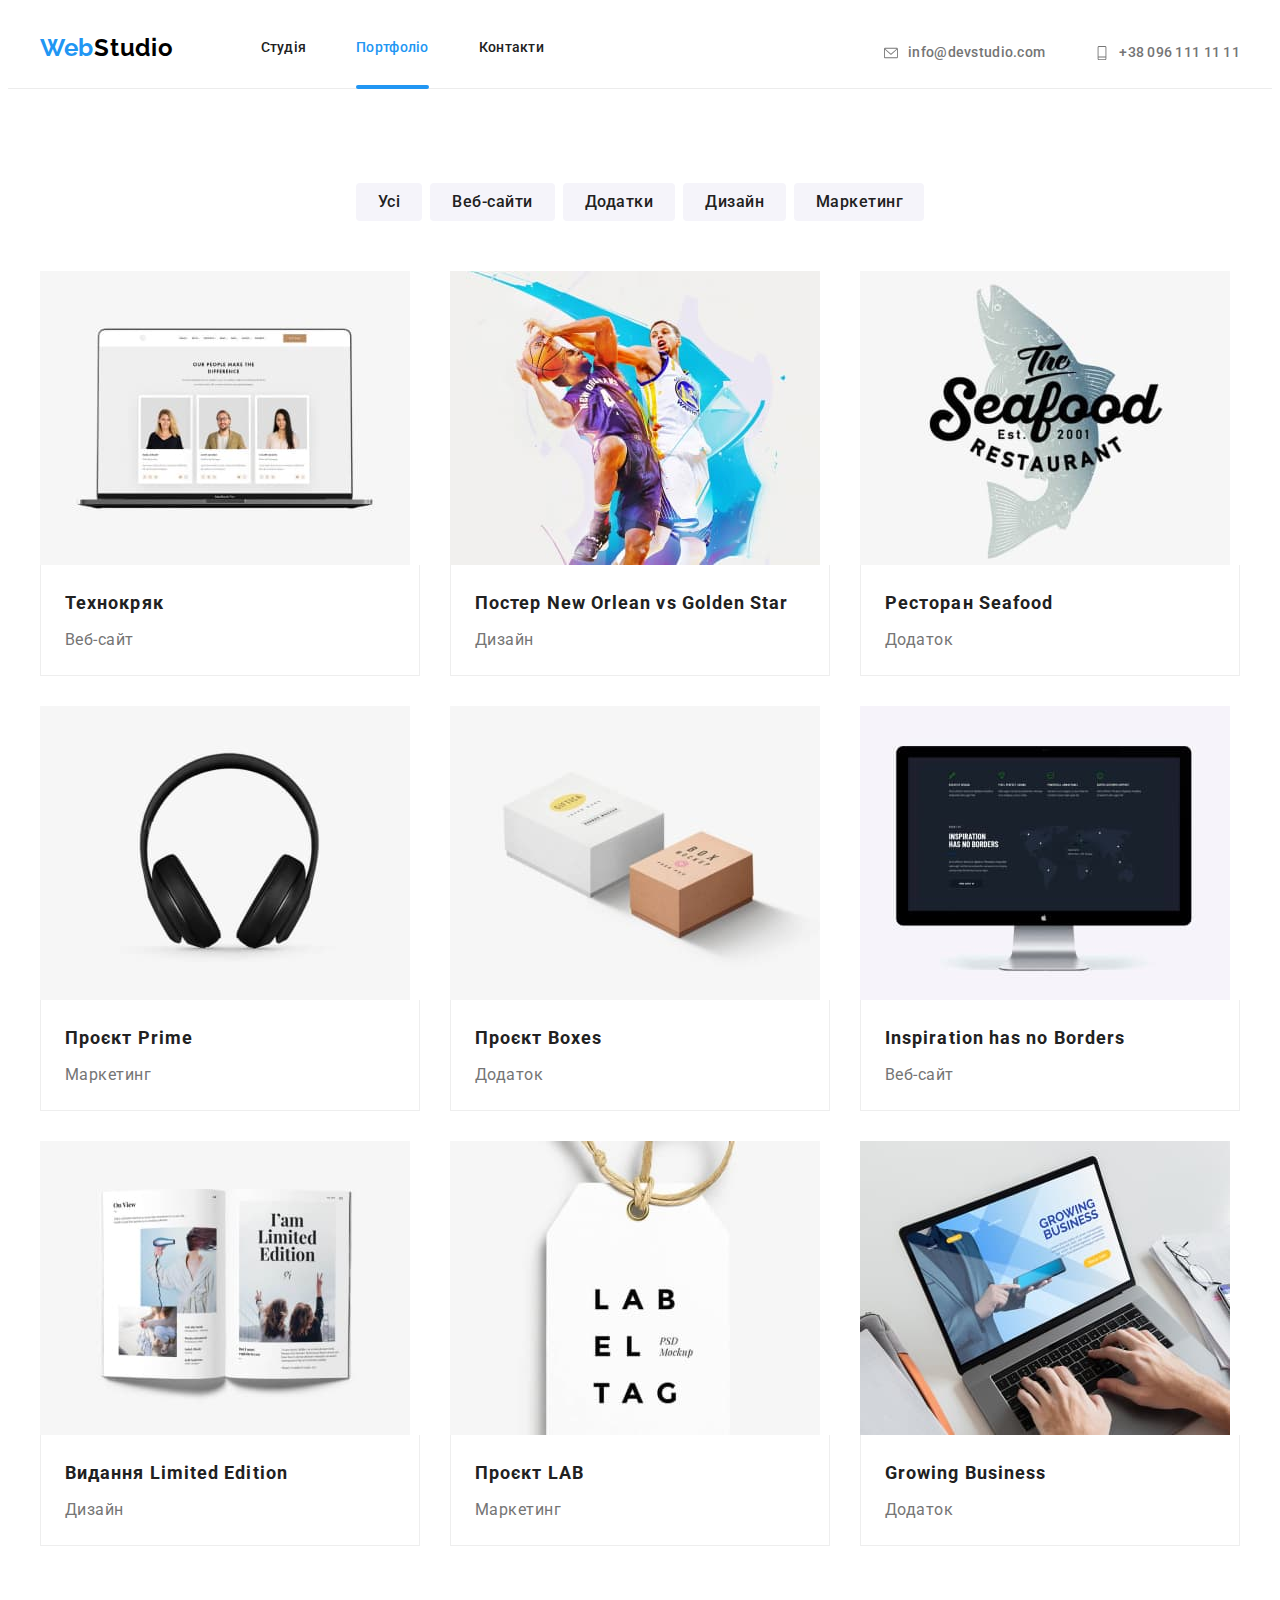
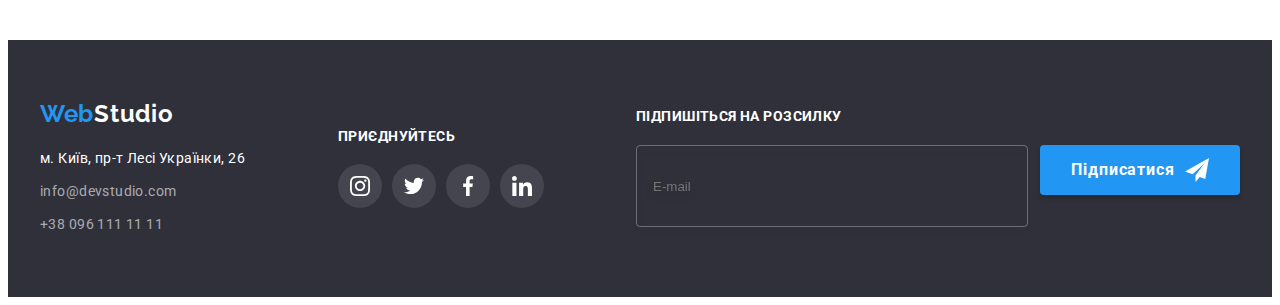
==== commit 0b4dfb0c: "hw8-1" ====
--- a/portfolio.html
+++ b/portfolio.html
@@ -24,7 +24,7 @@
     <header class="header">
       <div class="container header-flex">
         <nav class="header-flex">
-          <a href="./index.html" class="logo"
+          <a href="./index.html" class="header__logo"
             ><span class="logo--color">Web</span>Studio</a
           >
           <ul class="list emphasis site-nav">
@@ -71,7 +71,7 @@
             <a href="./index.html" class="mobile-nav__link">Студія</a>
           </li>
           <li class="mobile-nav__item">
-            <a href="./portfolio.html" class="mobile-nav__link current">Портфоліо</a>
+            <a href="./portfolio.html" class="mobile-nav__link mob-menu-current">Портфоліо</a>
           </li>
           <li class="mobile-nav__item">
             <a href="#" class="mobile-nav__link">Контакти</a>
--- a/css/main.min.css
+++ b/css/main.min.css
@@ -1 +1 @@
-p,h1,h2,h3,h4,h5,h6{margin:0}ul,ol{margin:0;padding-left:0}button{cursor:pointer}address{font-style:normal}img{display:block}.list{list-style:none;padding:0;margin:0}input{outline:rgba(0,0,0,0)}.emphasis a{text-decoration:none;font-style:normal}a:visited{text-decoration:none}textarea{resize:none}body{font-family:"Roboto",sans-serif;color:var(--text-color);background-color:var(--white-color)}.section{padding-bottom:60px}.is-hidden{opacity:1;visibility:hidden;pointer-events:none}@media screen and (min-width: 1200px){.section{padding-bottom:94px;padding-top:94px}}:root{--text-color: #757575;--title-color: #000000;--btn-color: #2196f3;--link-op-color: rgba(255, 255, 255, 0.6);--white-color: #ffffff;--white-back-color: #f5f5f5;--name-color: #212121;--back-color: #2f303a;--btn-active: #188ce8;--team-bg: #f5f4fa;--customer-color: #afb1b8;--secondary-grey: #c4c4c4;--icon-grey: #afb1b8}.visually-hidden{position:absolute;width:1px;height:1px;margin:-1px;border:0;padding:0;white-space:nowrap;-webkit-clip-path:inset(100%);clip-path:inset(100%);clip:rect(0 0 0 0);overflow:hidden}.container{width:480px;padding-left:15px;padding-right:15px;margin:0 auto}@media screen and (min-width: 768px){.container{width:768px}}@media screen and (min-width: 768px)and (min-width: 1200px){.container{width:1200px}}.title{text-align:center;margin-bottom:50px;font-weight:700;font-size:36px;line-height:1.16;letter-spacing:.03em;color:var(--name-color)}.backdrop{position:fixed;top:0;width:100%;height:100%;background-color:rgba(0,0,0,.2);transition:opacity 250ms cubic-bezier(0.4, 0, 0.2, 1),visibility 250ms cubic-bezier(0.4, 0, 0.2, 1)}.backdrop.backdrop.is-hidden .modal{transform:translate(-50%, -50%) scale(0)}.modal{width:450px;max-height:609px;background-color:var(--white-color);border-radius:4px;padding:40px;position:absolute;top:50%;left:50%;transform:translate(-50%, -50%) scale(1);transition:transform 250ms cubic-bezier(0.4, 0, 0.2, 1)}.modal__title{font-family:"Roboto";font-style:normal;font-weight:700;font-size:20px;line-height:1.15;text-align:center;letter-spacing:.03em;margin-bottom:12px;color:var(--name-color)}.modal--close{height:30px;width:30px;background-color:var(--white-color);border:1px solid rgba(0,0,0,.1);border-radius:50%;position:absolute;top:8px;right:8px;display:flex;justify-content:center;align-items:center;cursor:pointer;transition:fill 250ms cubic-bezier(0.4, 0, 0.2, 1)}.modal--close:hover,.modal--close:focus{fill:var(--btn-color)}.input-wrap{position:relative;margin-top:4px}.modal-form__input{padding-left:48px;padding-right:48px;width:100%;height:40px;border:1px solid rgba(33,33,33,.2);border-radius:4px;transition:border-color 250ms cubic-bezier(0.4, 0, 0.2, 1)}.modal-form__input:focus{border-color:var(--btn-color)}.modal-form__input:focus+.modal-form__icon{fill:var(--btn-color)}.modal-form__item{margin-bottom:10px}.modal-form__label{display:block;font-family:"Roboto";font-style:normal;font-weight:400;font-size:12px;line-height:1.16;color:var(--text-color)}.modal-form__comment{width:100%;height:120px;border:1px solid rgba(33,33,33,.2);border-radius:4px;margin-top:4px;outline:rgba(0,0,0,0);padding-top:12px;padding-bottom:12px;padding-left:16px;padding-right:16px;transition:border-color 250ms cubic-bezier(0.4, 0, 0.2, 1)}.modal-form__comment::-moz-placeholder{font-family:"Roboto";font-style:normal;font-weight:400;font-size:12px;line-height:1.14;letter-spacing:.01em;color:rgba(117,117,117,.5)}.modal-form__comment:-ms-input-placeholder{font-family:"Roboto";font-style:normal;font-weight:400;font-size:12px;line-height:1.14;letter-spacing:.01em;color:rgba(117,117,117,.5)}.modal-form__comment::placeholder{font-family:"Roboto";font-style:normal;font-weight:400;font-size:12px;line-height:1.14;letter-spacing:.01em;color:rgba(117,117,117,.5)}.modal-form__comment:focus{border-color:var(--btn-color)}.modal-form__icon{position:absolute;fill:var(--name-color);left:12px;top:50%;transform:translateY(-50%);transition:fill 250ms cubic-bezier(0.4, 0, 0.2, 1);transition:fill 250ms cubic-bezier(0.4, 0, 0.2, 1)}.modal-form__button{font-family:"Roboto";font-style:normal;font-weight:700;font-size:16px;line-height:1.88;margin:0 auto;margin-top:30px;letter-spacing:.06em;border:none;color:var(--white-color);width:200px;height:50px;background:var(--btn-color);box-shadow:0px 4px 4px rgba(0,0,0,.15);border-radius:4px;display:flex;align-items:center;justify-content:center;cursor:pointer;transition:background 250ms cubic-bezier(0.4, 0, 0.2, 1)}.modal-form__button:focus,.modal-form__button:hover{background:var(--btn-active)}.policy{font-family:"Roboto";font-style:normal;font-weight:400;font-size:12px;line-height:1.16;letter-spacing:.03em;color:#757575;padding-left:7px}.policy__checkbox{position:absolute;width:1px;height:1px;margin:-1px;border:0;padding:0;white-space:nowrap;-webkit-clip-path:inset(100%);clip-path:inset(100%);clip:rect(0 0 0 0);overflow:hidden}.policy__checkbox:checked~.policy__checkbox-icon--check{display:inline-block}.policy__checkbox-icon{position:absolute;top:6px;left:-12px}.policy__checkbox-icon--check{position:absolute;top:6px;left:-12px;display:none}.policy a{color:var(--btn-color)}.checkbox-policy{position:relative;display:flex;justify-content:center;margin-top:20px}@media screen and (min-width: 1200px){.modal{width:528px;max-height:581px}.policy__checkbox-icon{top:12px;left:0}.policy__checkbox-icon--check{top:12px;left:0}.policy{font-size:14px;line-height:1.71}}.header{border-bottom:1px solid #ececec}.header-flex{display:flex;justify-content:space-between;align-items:center}.logo{padding-top:16px;padding-bottom:16px;font-family:"Raleway";font-style:normal;font-weight:700;font-size:24px;line-height:1.16;letter-spacing:.03em;color:var(--title-color);text-decoration:none}.logo--color{color:var(--btn-color)}.site-nav{display:none}.site-nav__link{position:relative;font-weight:500;font-size:14px;line-height:1.14;letter-spacing:.02em;color:var(--name-color);transition:color 250ms cubic-bezier(0.4, 0, 0.2, 1)}.site-nav .site-nav__item:not(:last-child){margin-right:50px}.site-nav:hover{cursor:pointer}.site-nav__link{display:inline-block;padding-top:32px;padding-bottom:32px}.site-nav__link:hover,.site-nav__link:focus{color:var(--btn-color)}.contact{display:none}.contact .contact__item+.contact__item{margin-left:50px}.contact__link{display:flex;align-items:center;padding-top:32px;padding-bottom:32px;font-weight:500;font-size:14px;line-height:1.14;letter-spacing:.02em;color:var(--text-color);transition:color 250ms cubic-bezier(0.4, 0, 0.2, 1)}.contact__link:hover,.contact__link:focus{color:var(--btn-color)}.contact__link:hover .contact__icon,.contact__link:focus .contact__icon{fill:currentColor}.contact .contact__item{display:flex;align-items:center;margin-right:10px}.contact__icon{fill:var(--text-color);margin-right:10px;transition:fill 250ms cubic-bezier(0.4, 0, 0.2, 1)}.current{color:var(--btn-color)}.current::after{content:"";position:absolute;bottom:-1px;left:0;width:100%;height:4px;background:var(--btn-color);border-radius:2px}.mobile-menu{position:relative;width:100vw;height:100vh;top:0;position:fixed;z-index:1;padding-top:48px;padding-bottom:48px;background-color:var(--white-color)}.mobile-nav__item{font-family:"Roboto";font-style:normal;font-weight:500;font-size:40px;line-height:1.175;letter-spacing:.02em;color:var(--name-color);margin-left:25px}.mobile-nav__item:not(:first-child){margin-top:30px}.mobile-contact{margin-top:302px;margin-left:25px}.mobile-contact__item:not(:last-child){margin-bottom:32px}.mobile-contact__phone{font-family:"Roboto";font-style:normal;font-weight:500;font-size:34px;line-height:1.176;letter-spacing:.02em;color:var(--btn-color)}.mobile-contact__mail{font-family:"Roboto";font-style:normal;font-weight:500;font-size:24px;line-height:1.166;letter-spacing:.02em;color:var(--text-color)}.mobile-menu-soc{display:flex;justify-content:flex-start;padding-left:25px;margin-top:32px}.mobile-menu-soc__link{font-family:"Roboto";font-style:normal;font-weight:500;font-size:18px;line-height:1.22;letter-spacing:.02em;color:var(--btn-color)}.mobile-menu-soc__link:not(:last-child){padding-right:10px;border-right:1px solid rgba(33,33,33,.2)}.mobile-menu-soc__link:not(:first-child){padding-left:10px}.header__menu-button{border:none;background-color:var(--white-color)}.header__menu-icon{height:40px;width:40px;background-color:var(--white-color);border:none;padding:0;position:absolute;top:0;right:0;transform:translate(-15px, 10px)}.header__menu-close{height:40px;width:40px;background-color:var(--white-color);border:none;padding:0;position:absolute;top:0;right:0}@media screen and (min-width: 768px){.header__menu-button{display:none}.site-nav{display:flex;padding-left:87px}.contact{display:flex;flex-direction:column}.contact__link{padding-top:0;padding-bottom:0}.contact .contact__item+.contact__item{margin-left:0}.contact__item+.contact__item{padding-top:10px}}@media screen and (min-width: 1200px){.contact{display:flex;align-items:baseline;flex-direction:row}}.hero{padding-top:118px;padding-bottom:118px}.hero--background{margin:0 auto;text-align:center;max-width:100%;background-color:var(--secondary-grey);background-image:linear-gradient(rgba(47, 48, 58, 0.4), rgba(47, 48, 58, 0.4)),url(../images/hero-bg-mobile.jpg);background-repeat:no-repeat;background-position:center;background-size:cover}@media screen and (min-width: 768px){.hero--background{background-image:linear-gradient(rgba(47, 48, 58, 0.4), rgba(47, 48, 58, 0.4)),url(../images/hero-bg-tablet.jpg)}}@media screen and (min-width: 1200px){.hero--background{max-width:1600px;background-image:linear-gradient(rgba(47, 48, 58, 0.4), rgba(47, 48, 58, 0.4)),url(../images/hero-bg.jpg)}}.hero__title{margin:0 auto;margin-top:0px;margin-bottom:30px;max-width:696px;font-weight:900;font-size:26px;line-height:1.62;text-align:center;letter-spacing:.06em;text-transform:uppercase;color:#fff}@media screen and (min-width: 768px){.hero__title{width:360px}}@media screen and (min-width: 1200px){.hero__title{width:696px;font-size:44px}}.hero__button{padding-top:10px;padding-bottom:10px;padding-left:32px;padding-right:32px;border-radius:4px;background:#2196f3;border-style:hidden;font-family:"Roboto",sans-serif;font-weight:700;font-size:16px;line-height:1.875;letter-spacing:.06em;color:var(--white-color);cursor:pointer;background-color:var(--btn-color);transition:background-color 250ms cubic-bezier(0.4, 0, 0.2, 1);box-shadow:0px 4px 4px rgba(0,0,0,.15)}.hero__button:hover,.hero__button:focus{background-color:var(--btn-active)}.features{padding-top:60px}.features__title{text-align:center;margin-bottom:10px;font-weight:700;font-size:14px;line-height:1.14;letter-spacing:.03em;text-transform:uppercase;color:var(--name-color)}.features__text{font-size:14px;line-height:1.71;letter-spacing:.03em}.features__icon{content:"";height:120px;width:450px;border-radius:4px;background-position:center;background-color:var(--team-bg);margin-bottom:30px;background-repeat:no-repeat;display:flex;align-items:center;justify-content:center}@media screen and (min-width: 768px){.features{display:flex;flex-wrap:wrap;gap:30px}.features__icon{width:354px}.features__item{width:354px}.features__title{text-align:left}}@media screen and (min-width: 768px){.container{width:768px}.features{display:flex;flex-wrap:wrap;gap:30px}.features__title{text-align:left}}@media screen and (min-width: 1200px){.container{width:1200px}.features{display:flex;flex-wrap:nowrap;gap:0}.features .features__item{flex-basis:calc((100% - 90px)/4)}.features .features__item:not(:last-child){margin-right:30px}.features .features__item{width:270px}.features .features__icon{height:120px;width:270px;display:flex;align-items:center;justify-content:center}}.whatwedo{display:flex}.whatwedo .whatwedo__item:not(:last-child){margin-right:30px}.whatwedo__item{position:relative}.whatwedo__title{position:absolute;bottom:0;left:0;display:flex;justify-content:center;align-items:center;width:370px;height:70px;font-family:"Roboto";font-style:normal;font-weight:700;font-size:14px;line-height:1.14;text-align:center;text-transform:uppercase;color:var(--white-color);background:rgba(47,48,58,.8)}@media screen and (max-width: 1199px){.display-none{display:none}}.member{background:#fff;box-shadow:0px 1px 3px rgba(0,0,0,.12),0px 1px 1px rgba(0,0,0,.14),0px 2px 1px rgba(0,0,0,.2);border-radius:0px 0px 4px 4px}.member__name{text-align:center;font-weight:500;font-size:16px;line-height:1.18;letter-spacing:.03em;color:var(--name-color)}.member__position{text-align:center;margin-bottom:16px;font-size:16px;line-height:1.18;letter-spacing:.03em}.member .member__name{margin-bottom:10px}.member__photo{width:450px}.member:not(:last-child){margin-bottom:30px}.team-bg{padding-top:60px;padding-bottom:60px;background-color:var(--team-bg)}.employee-bg .member{background-color:var(--white-color)}@media screen and (min-width: 768px){.employee-bg .member{width:354px}.employee-bg .member .member__photo{width:354px}.list-flex{display:flex;flex-wrap:wrap;gap:30px}.member:not(:last-child){margin-bottom:0px}}@media screen and (min-width: 1200px){.member{text-align:center}.list-flex{flex-wrap:nowrap}.employee-bg .member{width:270px}.employee-bg .member .member__photo{width:270px}}.team-card{background:#fff;padding-top:30px;padding-bottom:30px;box-shadow:0px 1px 3px rgba(0,0,0,.12),0px 1px 1px rgba(0,0,0,.14),0px 2px 1px rgba(0,0,0,.2);border-radius:0px 0px 4px 4px}.soc-list{display:flex;justify-content:center;gap:10px}.soc-list__item{width:44px;height:44px}.soc-list__link{width:100%;height:100%;border-radius:50%;display:flex;align-items:center;justify-content:center;transition:background-color 250ms cubic-bezier(0.4, 0, 0.2, 1)}.soc-list__link:focus{background-color:var(--btn-color)}.soc-list__link:hover,.soc-list__link:focus .soc-list__icon{background-color:var(--btn-color);fill:var(--white-color)}.soc-list__link:hover .soc-list__icon{fill:var(--white-color)}.soc-list__icon{fill:var(--icon-grey);transition:fill 250ms cubic-bezier(0.4, 0, 0.2, 1)}.customer{display:flex;flex-wrap:wrap;justify-content:center;gap:30px}.customer__icon{height:92px;width:210px;border:1px solid var(--customer-color);border-radius:4px;background-position:center;background-repeat:no-repeat;display:flex;align-items:center;justify-content:center;fill:var(--customer-color);transition:border-color 250ms cubic-bezier(0.4, 0, 0.2, 1),fill 250ms cubic-bezier(0.4, 0, 0.2, 1)}.customer__icon:hover,.customer__icon:focus{border-color:var(--btn-color);fill:var(--btn-color)}@media screen and (min-width: 768px){.customer .customer__icon{width:226px}}@media screen and (min-width: 1200px){.customer .customer__icon{width:170px}}.logo--white{color:var(--white-color)}.logo--blue{color:var(--btn-color)}.footer{padding-top:60px;padding-bottom:60px}.footer-flex{text-align:center}.footer-contact__address{font-size:14px;line-height:1.71;letter-spacing:.03em;color:var(--white-color);transition:color 250ms cubic-bezier(0.4, 0, 0.2, 1)}.footer-contact__address:hover,.footer-contact__address:focus{color:var(--btn-color)}.footer-contact__contact{font-size:14px;line-height:1.71;letter-spacing:.03em;color:var(--link-op-color);transition:color 250ms cubic-bezier(0.4, 0, 0.2, 1)}.footer-contact__contact:hover,.footer-contact__contact:focus{color:var(--btn-color)}.footer-bg{background-color:var(--back-color)}.footer-logo{display:inline-block;margin-right:0;margin-bottom:20px}.footer-contact .footer-contact__item+.footer-contact__item{margin-top:9px}.footer-soc{margin-top:60px}.footer-email-join{margin-left:auto;margin-top:60px}.footer-soc-list{display:flex;justify-content:center;gap:10px}.footer-soc-list__item{width:44px;height:44px}.footer-soc-list__link{width:100%;height:100%;border-radius:50%;display:flex;align-items:center;justify-content:center;background:rgba(255,255,255,.1);transition:background-color 250ms cubic-bezier(0.4, 0, 0.2, 1)}.footer-soc-list__link:hover,.footer-soc-list__link:focus{background-color:var(--btn-color)}.footer-soc-list__icon{fill:var(--white-color);transition:fill 250ms cubic-bezier(0.4, 0, 0.2, 1)}.footer-join{text-align:center}.footer-join__input{width:450px;height:50px;background-color:rgba(0,0,0,0);border:1px solid rgba(255,255,255,.3);filter:drop-shadow(0px 4px 4px rgba(0, 0, 0, 0.15));border-radius:4px;color:var(--white-color);padding-top:15px;padding-bottom:15px;padding-left:16px;padding-right:16px;transition:border-color 250ms cubic-bezier(0.4, 0, 0.2, 1)}.footer-join__input:focus{border-color:var(--btn-color)}.footer-join__button{margin:0 auto;margin-top:20px;font-family:"Roboto";font-size:16px;line-height:1.88;font-weight:700;display:flex;justify-content:center;align-items:center;text-align:center;letter-spacing:.06em;border:none;color:var(--white-color);width:200px;height:50px;color:var(--white-color);background:var(--btn-color);box-shadow:0px 4px 4px rgba(0,0,0,.15);border-radius:4px;transition:background 250ms cubic-bezier(0.4, 0, 0.2, 1)}.footer-join__button:focus,.footer-join__button:hover{background:var(--btn-active)}.footer-join::-moz-placeholder{font-family:"Roboto";font-style:normal;font-weight:400;font-size:16px;line-height:1.25;display:flex;align-items:center;color:rgba(255,255,255,.6)}.footer-join:-ms-input-placeholder{font-family:"Roboto";font-style:normal;font-weight:400;font-size:16px;line-height:1.25;display:flex;align-items:center;color:rgba(255,255,255,.6)}.footer-join::placeholder{font-family:"Roboto";font-style:normal;font-weight:400;font-size:16px;line-height:1.25;display:flex;align-items:center;color:rgba(255,255,255,.6)}.footer-join__icon{margin-left:10px;fill:var(--white-color)}.join{margin-left:auto}.join-us{font-size:14px;line-height:1.142;letter-spacing:.03em;text-transform:uppercase;color:#fff;margin-bottom:20px}.join-title{text-align:center;font-family:"Roboto";font-style:normal;font-size:14px;font-weight:700;line-height:1.14;letter-spacing:.03em;text-transform:uppercase;margin-bottom:20px;color:var(--white-color)}@media screen and (min-width: 768px){.footer-tablet{display:flex;justify-content:space-evenly;align-items:center}.footer-soc{margin-top:0px}}@media screen and (min-width: 1200px){.footer-flex{display:flex;align-items:center;text-align:left;justify-content:space-between}.footer-soc{margin-left:93px;margin-top:0px}.footer-email-join{margin:0}.footer-join{display:flex}.footer-join__button{margin:0;margin-left:12px}.footer-join__input{width:358px}.join-title{text-align:left}}.filter__button{padding-top:6px;padding-bottom:6px;padding-left:22px;padding-right:22px;max-width:130px;border-style:hidden;border-radius:4px;font-family:"Roboto",sans-serif;font-weight:500;font-size:16px;line-height:1.62;letter-spacing:.03em;color:var(--name-color);cursor:pointer;background-color:var(--team-bg);transition:color 250ms cubic-bezier(0.4, 0, 0.2, 1),background-color 250ms cubic-bezier(0.4, 0, 0.2, 1),box-shadow 250ms cubic-bezier(0.4, 0, 0.2, 1)}.filter__button:hover,.filter__button:focus{color:var(--white-color);background-color:var(--btn-color);box-shadow:0px 3px 1px rgba(0,0,0,.1),0px 1px 2px rgba(0,0,0,.08),0px 2px 2px rgba(0,0,0,.12)}.filter-flex{margin-bottom:50px;display:flex;justify-content:center}.filter-flex .filter__item+.filter__item{margin-left:8px}.portfolio-card{width:calc((100% - 60px)/3);margin-right:30px;margin-bottom:30px}.portfolio-card__name{margin-bottom:4px;font-weight:700;font-size:18px;line-height:2;letter-spacing:.06em;color:var(--name-color)}.portfolio-card__type{font-size:16px;line-height:1.87;letter-spacing:.03em;color:var(--text-color)}.portfolio-card--shadow{display:block;transition:box-shadow 250ms cubic-bezier(0.4, 0, 0.2, 1)}.portfolio-card--shadow:hover,.portfolio-card--shadow:focus{box-shadow:0px 1px 1px rgba(0,0,0,.12),0px 4px 4px rgba(0,0,0,.06),1px 4px 6px rgba(0,0,0,.16)}.portfolio-card--outline{border-left:1px solid #eee;border-right:1px solid #eee;border-bottom:1px solid #eee;padding-left:24px;padding-bottom:20px;padding-top:20px;padding-right:24px}.portfolio-card:nth-child(3n){margin-right:0}.portfolio-card:nth-last-child(-n+3){margin-bottom:0}.portfolio-card--wrap{position:relative;overflow:hidden}.portfolio-card__text{position:absolute;top:0;padding-left:24px;padding-right:24px;padding-top:63px;padding-bottom:63px;font-weight:400;font-size:18px;line-height:1.56;color:var(--white-color);background-color:rgba(33,150,243,.9);height:100%;transform:translateY(100%);transition:transform 250ms cubic-bezier(0.4, 0, 0.2, 1)}.portfolio-card:hover .portfolio-card__text{transform:translateY(0)}.portfolio-flex{display:flex;flex-wrap:wrap;justify-content:space-between}/*# sourceMappingURL=main.min.css.map */+p,h1,h2,h3,h4,h5,h6{margin:0}ul,ol{margin:0;padding-left:0}button{cursor:pointer}address{font-style:normal}img{display:block}.list{list-style:none;padding:0;margin:0}input{outline:rgba(0,0,0,0)}.emphasis a{text-decoration:none;font-style:normal}a:visited{text-decoration:none}textarea{resize:none}body{font-family:"Roboto",sans-serif;color:var(--text-color);background-color:var(--white-color)}.section{padding-bottom:60px;padding-top:60px}.section-wwd{padding-bottom:94px}.is-hidden{opacity:1;visibility:hidden;pointer-events:none}@media screen and (min-width: 1200px){.section{padding-bottom:94px}}:root{--text-color: #757575;--title-color: #000000;--btn-color: #2196f3;--link-op-color: rgba(255, 255, 255, 0.6);--white-color: #ffffff;--white-back-color: #f5f5f5;--name-color: #212121;--back-color: #2f303a;--btn-active: #188ce8;--team-bg: #f5f4fa;--customer-color: #afb1b8;--secondary-grey: #c4c4c4;--icon-grey: #afb1b8}.visually-hidden{position:absolute;width:1px;height:1px;margin:-1px;border:0;padding:0;white-space:nowrap;-webkit-clip-path:inset(100%);clip-path:inset(100%);clip:rect(0 0 0 0);overflow:hidden}.container{width:480px;padding-left:15px;padding-right:15px;margin:0 auto}@media screen and (min-width: 768px){.container{width:768px}}@media screen and (min-width: 768px)and (min-width: 1200px){.container{width:1200px}}.title{text-align:center;margin-bottom:50px;font-weight:700;font-size:36px;line-height:1.16;letter-spacing:.03em;color:var(--name-color)}.backdrop{position:fixed;top:0;width:100%;height:100%;background-color:rgba(0,0,0,.2);transition:opacity 250ms cubic-bezier(0.4, 0, 0.2, 1),visibility 250ms cubic-bezier(0.4, 0, 0.2, 1)}.backdrop.backdrop.is-hidden .modal{transform:translate(-50%, -50%) scale(0)}.modal{width:450px;max-height:609px;background-color:var(--white-color);border-radius:4px;padding:40px;position:absolute;top:50%;left:50%;transform:translate(-50%, -50%) scale(1);transition:transform 250ms cubic-bezier(0.4, 0, 0.2, 1)}.modal__title{font-family:"Roboto";font-style:normal;font-weight:700;font-size:20px;line-height:1.15;text-align:center;letter-spacing:.03em;margin-bottom:12px;color:var(--name-color)}.modal-close-icon{position:absolute;fill:#000;top:5px;left:5px;display:flex;justify-content:center;align-items:center;cursor:pointer;transition:fill 250ms cubic-bezier(0.4, 0, 0.2, 1)}.modal-close-icon:hover,.modal-close-icon:focus{fill:var(--btn-color)}.input-wrap{position:relative;margin-top:4px}.modal-form__input{padding-left:48px;padding-right:48px;width:100%;height:40px;border:1px solid rgba(33,33,33,.2);border-radius:4px;transition:border-color 250ms cubic-bezier(0.4, 0, 0.2, 1)}.modal-form__input:focus{border-color:var(--btn-color)}.modal-form__input:focus+.modal-form__icon{fill:var(--btn-color)}.modal-form__item{margin-bottom:10px}.modal-form__label{display:block;font-family:"Roboto";font-style:normal;font-weight:400;font-size:12px;line-height:1.16;color:var(--text-color)}.modal-form__comment{width:100%;height:120px;border:1px solid rgba(33,33,33,.2);border-radius:4px;margin-top:4px;outline:rgba(0,0,0,0);padding-top:12px;padding-bottom:12px;padding-left:16px;padding-right:16px;transition:border-color 250ms cubic-bezier(0.4, 0, 0.2, 1)}.modal-form__comment::-moz-placeholder{font-family:"Roboto";font-style:normal;font-weight:400;font-size:12px;line-height:1.14;letter-spacing:.01em;color:rgba(117,117,117,.5)}.modal-form__comment:-ms-input-placeholder{font-family:"Roboto";font-style:normal;font-weight:400;font-size:12px;line-height:1.14;letter-spacing:.01em;color:rgba(117,117,117,.5)}.modal-form__comment::placeholder{font-family:"Roboto";font-style:normal;font-weight:400;font-size:12px;line-height:1.14;letter-spacing:.01em;color:rgba(117,117,117,.5)}.modal-form__comment:focus{border-color:var(--btn-color)}.modal-form__icon{position:absolute;fill:var(--name-color);left:12px;top:50%;transform:translateY(-50%);transition:fill 250ms cubic-bezier(0.4, 0, 0.2, 1);transition:fill 250ms cubic-bezier(0.4, 0, 0.2, 1)}.modal-form__button{font-family:"Roboto";font-style:normal;font-weight:700;font-size:16px;line-height:1.88;margin:0 auto;margin-top:30px;letter-spacing:.06em;border:none;color:var(--white-color);width:200px;height:50px;background:var(--btn-color);box-shadow:0px 4px 4px rgba(0,0,0,.15);border-radius:4px;display:flex;align-items:center;justify-content:center;cursor:pointer;transition:background 250ms cubic-bezier(0.4, 0, 0.2, 1)}.modal-form__button:focus,.modal-form__button:hover{background:var(--btn-active)}.modal--close{height:30px;width:30px;background-color:var(--white-color);border:1px solid rgba(0,0,0,.1);border-radius:50%;position:absolute;top:8px;right:8px}.policy{font-family:"Roboto";font-style:normal;font-weight:400;font-size:12px;line-height:1.16;letter-spacing:.03em;color:#757575;padding-left:7px}.policy__checkbox{position:absolute;width:1px;height:1px;margin:-1px;border:0;padding:0;white-space:nowrap;-webkit-clip-path:inset(100%);clip-path:inset(100%);clip:rect(0 0 0 0);overflow:hidden}.policy__checkbox:checked~.policy__checkbox-icon--check{display:inline-block}.policy__checkbox-icon{position:absolute;top:6px;left:-12px}.policy__checkbox-icon--check{position:absolute;top:6px;left:-12px;display:none}.policy a{color:var(--btn-color)}.checkbox-policy{position:relative;display:flex;justify-content:center;margin-top:20px}@media screen and (min-width: 1200px){.modal{width:528px;max-height:581px}.policy__checkbox-icon{top:12px;left:0}.policy__checkbox-icon--check{top:12px;left:0}.policy{font-size:14px;line-height:1.71}}.header{border-bottom:1px solid #ececec}.header-flex{display:flex;justify-content:space-between;align-items:center}.header__logo{font-family:"Raleway";font-style:normal;font-weight:700;font-size:24px;line-height:1.16;letter-spacing:.03em;color:var(--title-color);text-decoration:none;padding-top:16px;padding-bottom:16px}.header__logo--color{color:var(--btn-color)}.logo{font-family:"Raleway";font-style:normal;font-weight:700;font-size:24px;line-height:1.16;letter-spacing:.03em;color:var(--title-color);text-decoration:none}.logo--color{color:var(--btn-color)}.site-nav{display:none}.site-nav__link{position:relative;font-weight:500;font-size:14px;line-height:1.14;letter-spacing:.02em;color:var(--name-color);transition:color 250ms cubic-bezier(0.4, 0, 0.2, 1)}.site-nav .site-nav__item:not(:last-child){margin-right:50px}.site-nav:hover{cursor:pointer}.site-nav__link{display:inline-block;padding-top:32px;padding-bottom:32px}.site-nav__link:hover,.site-nav__link:focus{color:var(--btn-color)}.contact{display:none}.contact .contact__item+.contact__item{margin-left:50px}.contact__link{display:flex;align-items:center;padding-top:32px;padding-bottom:32px;font-weight:500;font-size:14px;line-height:1.14;letter-spacing:.02em;color:var(--text-color);transition:color 250ms cubic-bezier(0.4, 0, 0.2, 1)}.contact__link:hover,.contact__link:focus{color:var(--btn-color)}.contact__link:hover .contact__icon,.contact__link:focus .contact__icon{fill:currentColor}.contact .contact__item{display:flex;align-items:center;margin-right:10px}.contact__icon{fill:var(--text-color);margin-right:10px;transition:fill 250ms cubic-bezier(0.4, 0, 0.2, 1)}.current{color:var(--btn-color)}.current::after{content:"";position:absolute;bottom:-1px;left:0;width:100%;height:4px;background:var(--btn-color);border-radius:2px}.mob-menu-current{color:var(--btn-color)}.mobile-menu{position:relative;width:100vw;height:100vh;top:0;position:fixed;z-index:1;padding-top:48px;padding-bottom:48px;background-color:var(--white-color)}.mobile-nav__item{font-family:"Roboto";font-style:normal;font-weight:500;font-size:40px;line-height:1.175;letter-spacing:.02em;color:var(--name-color);margin-left:25px}.mobile-nav__item:not(:first-child){margin-top:30px}.mobile-nav__link{text-decoration:none;color:var(--name-color)}.mobile-nav__link:focus,.mobile-nav__link:hover{color:var(--btn-color)}.mobile-contact{margin-top:302px;margin-left:25px}.mobile-contact__item:not(:last-child){margin-bottom:32px}.mobile-contact__phone{font-family:"Roboto";font-style:normal;font-weight:500;font-size:34px;line-height:1.176;letter-spacing:.02em;color:var(--btn-color)}.mobile-contact__mail{font-family:"Roboto";font-style:normal;font-weight:500;font-size:24px;line-height:1.166;letter-spacing:.02em;color:var(--text-color)}.mobile-menu-soc{display:flex;justify-content:flex-start;padding-left:25px;margin-top:32px}.mobile-menu-soc__link{font-family:"Roboto";font-style:normal;font-weight:500;font-size:18px;line-height:1.22;letter-spacing:.02em;color:var(--btn-color)}.mobile-menu-soc__item:not(:last-child){padding-right:10px;border-right:1px solid rgba(33,33,33,.2)}.mobile-menu-soc__item:not(:first-child){padding-left:10px}.header__menu-button{border:none;background-color:var(--white-color)}.header__menu-icon{height:40px;width:40px;background-color:var(--white-color);border:none;padding:0;position:absolute;top:0;right:0;transform:translate(-15px, 10px)}.header__menu-close{height:40px;width:40px;background-color:var(--white-color);border:none;padding:0;position:absolute;top:0;right:0}@media screen and (min-width: 768px){.header__menu-button{display:none}.site-nav{display:flex;margin-left:87px}.contact{display:flex;flex-direction:column}.contact__link{padding-top:0;padding-bottom:0}.contact .contact__item+.contact__item{margin-left:0}.contact__item+.contact__item{margin-top:10px}.contact .contact__item{margin-right:0}.contact__icon{width:14px;height:14px}}@media screen and (min-width: 1200px){.contact{display:flex;align-items:baseline;flex-direction:row}.contact .contact__item+.contact__item{margin-left:50px}}.hero{padding-top:118px;padding-bottom:118px}.hero--background{margin:0 auto;text-align:center;min-width:480px;background-color:var(--secondary-grey);background-image:linear-gradient(rgba(47, 48, 58, 0.4), rgba(47, 48, 58, 0.4)),url(../images/hero-bg-mobile.jpg);background-repeat:no-repeat;background-position:center;background-size:cover}@media screen and (min-width: 768px){.hero--background{background-image:linear-gradient(rgba(47, 48, 58, 0.4), rgba(47, 48, 58, 0.4)),url(../images/hero-bg-tablet.jpg)}}@media screen and (min-width: 1200px){.hero--background{max-width:1600px;background-image:linear-gradient(rgba(47, 48, 58, 0.4), rgba(47, 48, 58, 0.4)),url(../images/hero-bg.jpg)}}.hero__title{margin:0 auto;margin-top:0px;margin-bottom:30px;max-width:696px;font-weight:900;font-size:26px;line-height:1.62;text-align:center;letter-spacing:.06em;text-transform:uppercase;color:#fff}@media screen and (min-width: 768px){.hero__title{width:360px}}@media screen and (min-width: 1200px){.hero__title{width:696px;font-size:44px}}.hero__button{padding-top:10px;padding-bottom:10px;padding-left:32px;padding-right:32px;border-radius:4px;background:#2196f3;border-style:hidden;font-family:"Roboto",sans-serif;font-weight:700;font-size:16px;line-height:1.875;letter-spacing:.06em;color:var(--white-color);cursor:pointer;background-color:var(--btn-color);transition:background-color 250ms cubic-bezier(0.4, 0, 0.2, 1);box-shadow:0px 4px 4px rgba(0,0,0,.15)}.hero__button:hover,.hero__button:focus{background-color:var(--btn-active)}@media screen and (min-width: 1200px){.hero{padding-top:200px;padding-bottom:200px}}.features__title{text-align:center;margin-bottom:10px;font-weight:700;font-size:14px;line-height:1.14;letter-spacing:.03em;text-transform:uppercase;color:var(--name-color)}.features__text{font-size:14px;line-height:1.71;letter-spacing:.03em}.features__icon{content:"";height:120px;width:450px;border-radius:4px;background-position:center;background-color:var(--team-bg);margin-bottom:30px;background-repeat:no-repeat;display:flex;align-items:center;justify-content:center}@media screen and (min-width: 768px){.features{display:flex;flex-wrap:wrap;gap:30px}.features__icon{width:354px}.features__item{width:354px}.features__title{text-align:left}}@media screen and (min-width: 768px){.container{width:768px}.features{display:flex;flex-wrap:wrap;gap:30px}.features__title{text-align:left}}@media screen and (min-width: 1200px){.container{width:1200px}.features{display:flex;flex-wrap:nowrap;gap:0}.features .features__item{flex-basis:calc((100% - 90px)/4)}.features .features__item:not(:last-child){margin-right:30px}.features .features__item{width:270px}.features .features__icon{height:120px;width:270px;display:flex;align-items:center;justify-content:center}}.whatwedo{display:flex}.whatwedo .whatwedo__item:not(:last-child){margin-right:30px}.whatwedo__item{position:relative}.whatwedo__title{position:absolute;bottom:0;left:0;display:flex;justify-content:center;align-items:center;width:370px;height:70px;font-family:"Roboto";font-style:normal;font-weight:700;font-size:14px;line-height:1.14;text-align:center;text-transform:uppercase;color:var(--white-color);background:rgba(47,48,58,.8)}@media screen and (max-width: 1199px){.display-none{display:none}}.member{background:#fff;box-shadow:0px 1px 3px rgba(0,0,0,.12),0px 1px 1px rgba(0,0,0,.14),0px 2px 1px rgba(0,0,0,.2);border-radius:0px 0px 4px 4px}.member__name{text-align:center;font-weight:500;font-size:16px;line-height:1.18;letter-spacing:.03em;color:var(--name-color)}.member__position{text-align:center;margin-bottom:16px;font-size:16px;line-height:1.18;letter-spacing:.03em}.member .member__name{margin-bottom:10px}.member__photo{width:450px}.member:not(:last-child){margin-bottom:30px}.team-bg{background-color:var(--team-bg);min-width:480px}.employee-bg .member{background-color:var(--white-color)}@media screen and (min-width: 768px){.employee-bg .member{width:354px}.employee-bg .member .member__photo{width:354px}.list-flex{display:flex;flex-wrap:wrap;gap:30px}.member:not(:last-child){margin-bottom:0px}}@media screen and (min-width: 1200px){.member{text-align:center}.section{padding-top:94px}.list-flex{flex-wrap:nowrap}.employee-bg .member{width:270px}.employee-bg .member .member__photo{width:270px}}.team-card{background:#fff;padding-top:30px;padding-bottom:30px;box-shadow:0px 1px 3px rgba(0,0,0,.12),0px 1px 1px rgba(0,0,0,.14),0px 2px 1px rgba(0,0,0,.2);border-radius:0px 0px 4px 4px}.soc-list{display:flex;justify-content:center;gap:10px}.soc-list__item{width:44px;height:44px}.soc-list__link{width:100%;height:100%;border-radius:50%;display:flex;align-items:center;justify-content:center;transition:background-color 250ms cubic-bezier(0.4, 0, 0.2, 1)}.soc-list__link:focus{background-color:var(--btn-color)}.soc-list__link:hover,.soc-list__link:focus .soc-list__icon{background-color:var(--btn-color);fill:var(--white-color)}.soc-list__link:hover .soc-list__icon{fill:var(--white-color)}.soc-list__icon{fill:var(--icon-grey);transition:fill 250ms cubic-bezier(0.4, 0, 0.2, 1)}.customer{display:flex;flex-wrap:wrap;justify-content:center;gap:30px}.customer__icon{height:92px;width:210px;border:1px solid var(--customer-color);border-radius:4px;background-position:center;background-repeat:no-repeat;display:flex;align-items:center;justify-content:center;fill:var(--customer-color);transition:border-color 250ms cubic-bezier(0.4, 0, 0.2, 1),fill 250ms cubic-bezier(0.4, 0, 0.2, 1)}.customer__icon:hover,.customer__icon:focus{border-color:var(--btn-color);fill:var(--btn-color)}@media screen and (min-width: 768px){.customer .customer__icon{width:226px}}@media screen and (min-width: 1200px){.customer .customer__icon{width:170px}}.logo{padding:0}.logo--white{color:var(--white-color)}.logo--blue{color:var(--btn-color)}.footer{padding-top:60px;padding-bottom:60px}.footer-flex{text-align:center}.footer-contact__address{font-size:14px;line-height:1.71;letter-spacing:.03em;color:var(--white-color);transition:color 250ms cubic-bezier(0.4, 0, 0.2, 1)}.footer-contact__address:hover,.footer-contact__address:focus{color:var(--btn-color)}.footer-contact__contact{font-size:14px;line-height:1.71;letter-spacing:.03em;color:var(--link-op-color);transition:color 250ms cubic-bezier(0.4, 0, 0.2, 1)}.footer-contact__contact:hover,.footer-contact__contact:focus{color:var(--btn-color)}.footer-bg{background-color:var(--back-color);min-width:480px}.footer-logo{display:inline-block;margin-right:0;margin-bottom:20px}.footer-contact .footer-contact__item+.footer-contact__item{margin-top:9px}.footer-soc{margin-top:60px}.footer-email-join{margin-left:auto;margin-top:60px}.footer-soc-list{display:flex;justify-content:center;gap:10px}.footer-soc-list__item{width:44px;height:44px}.footer-soc-list__link{width:100%;height:100%;border-radius:50%;display:flex;align-items:center;justify-content:center;background:rgba(255,255,255,.1);transition:background-color 250ms cubic-bezier(0.4, 0, 0.2, 1)}.footer-soc-list__link:hover,.footer-soc-list__link:focus{background-color:var(--btn-color)}.footer-soc-list__icon{fill:var(--white-color);transition:fill 250ms cubic-bezier(0.4, 0, 0.2, 1)}.footer-join{text-align:center}.footer-join__input{width:450px;height:50px;background-color:rgba(0,0,0,0);border:1px solid rgba(255,255,255,.3);filter:drop-shadow(0px 4px 4px rgba(0, 0, 0, 0.15));border-radius:4px;color:var(--white-color);padding-top:15px;padding-bottom:15px;padding-left:16px;padding-right:16px;transition:border-color 250ms cubic-bezier(0.4, 0, 0.2, 1)}.footer-join__input:focus{border-color:var(--btn-color)}.footer-join__button{margin:0 auto;margin-top:20px;font-family:"Roboto";font-size:16px;line-height:1.88;font-weight:700;display:flex;justify-content:center;align-items:center;text-align:center;letter-spacing:.06em;border:none;color:var(--white-color);width:200px;height:50px;color:var(--white-color);background:var(--btn-color);box-shadow:0px 4px 4px rgba(0,0,0,.15);border-radius:4px;transition:background 250ms cubic-bezier(0.4, 0, 0.2, 1)}.footer-join__button:focus,.footer-join__button:hover{background:var(--btn-active)}.footer-join::-moz-placeholder{font-family:"Roboto";font-style:normal;font-weight:400;font-size:16px;line-height:1.25;display:flex;align-items:center;color:rgba(255,255,255,.6)}.footer-join:-ms-input-placeholder{font-family:"Roboto";font-style:normal;font-weight:400;font-size:16px;line-height:1.25;display:flex;align-items:center;color:rgba(255,255,255,.6)}.footer-join::placeholder{font-family:"Roboto";font-style:normal;font-weight:400;font-size:16px;line-height:1.25;display:flex;align-items:center;color:rgba(255,255,255,.6)}.footer-join__icon{margin-left:10px;fill:var(--white-color)}.join{margin-left:auto}.join-us{font-size:14px;line-height:1.142;letter-spacing:.03em;text-transform:uppercase;color:#fff;margin-bottom:20px}.join-title{text-align:center;font-family:"Roboto";font-style:normal;font-size:14px;font-weight:700;line-height:1.14;letter-spacing:.03em;text-transform:uppercase;margin-bottom:20px;color:var(--white-color)}@media screen and (min-width: 768px){.footer-tablet{display:flex;justify-content:space-around;align-items:baseline}.footer-soc{margin-top:0px}}@media screen and (min-width: 1200px){.footer-flex{display:flex;align-items:center;text-align:left;justify-content:space-between}.footer-soc{margin-left:93px;margin-top:0px}.footer-email-join{margin:0}.footer-join{display:flex}.footer-join__button{margin:0;margin-left:12px}.footer-join__input{width:358px}.join-title{text-align:left}}.filter__button{padding-top:6px;padding-bottom:6px;padding-left:22px;padding-right:22px;max-width:130px;border-style:hidden;border-radius:4px;font-family:"Roboto",sans-serif;font-weight:500;font-size:16px;line-height:1.62;letter-spacing:.03em;color:var(--name-color);cursor:pointer;background-color:var(--team-bg);transition:color 250ms cubic-bezier(0.4, 0, 0.2, 1),background-color 250ms cubic-bezier(0.4, 0, 0.2, 1),box-shadow 250ms cubic-bezier(0.4, 0, 0.2, 1)}.filter__button:hover,.filter__button:focus{color:var(--white-color);background-color:var(--btn-color);box-shadow:0px 3px 1px rgba(0,0,0,.1),0px 1px 2px rgba(0,0,0,.08),0px 2px 2px rgba(0,0,0,.12)}.filter-flex{margin-bottom:50px;display:flex;justify-content:center}.filter-flex .filter__item+.filter__item{margin-left:8px}.portfolio-card{width:calc((100% - 60px)/3);margin-right:30px;margin-bottom:30px}.portfolio-card__name{margin-bottom:4px;font-weight:700;font-size:18px;line-height:2;letter-spacing:.06em;color:var(--name-color)}.portfolio-card__type{font-size:16px;line-height:1.87;letter-spacing:.03em;color:var(--text-color)}.portfolio-card--shadow{display:block;transition:box-shadow 250ms cubic-bezier(0.4, 0, 0.2, 1)}.portfolio-card--shadow:hover,.portfolio-card--shadow:focus{box-shadow:0px 1px 1px rgba(0,0,0,.12),0px 4px 4px rgba(0,0,0,.06),1px 4px 6px rgba(0,0,0,.16)}.portfolio-card--outline{border-left:1px solid #eee;border-right:1px solid #eee;border-bottom:1px solid #eee;padding-left:24px;padding-bottom:20px;padding-top:20px;padding-right:24px}.portfolio-card:nth-child(3n){margin-right:0}.portfolio-card:nth-last-child(-n+3){margin-bottom:0}.portfolio-card--wrap{position:relative;overflow:hidden}.portfolio-card__text{position:absolute;top:0;padding-left:24px;padding-right:24px;padding-top:63px;padding-bottom:63px;font-weight:400;font-size:18px;line-height:1.56;color:var(--white-color);background-color:rgba(33,150,243,.9);height:100%;transform:translateY(100%);transition:transform 250ms cubic-bezier(0.4, 0, 0.2, 1)}.portfolio-card:hover .portfolio-card__text{transform:translateY(0)}.portfolio-flex{display:flex;flex-wrap:wrap;justify-content:space-between}/*# sourceMappingURL=main.min.css.map */